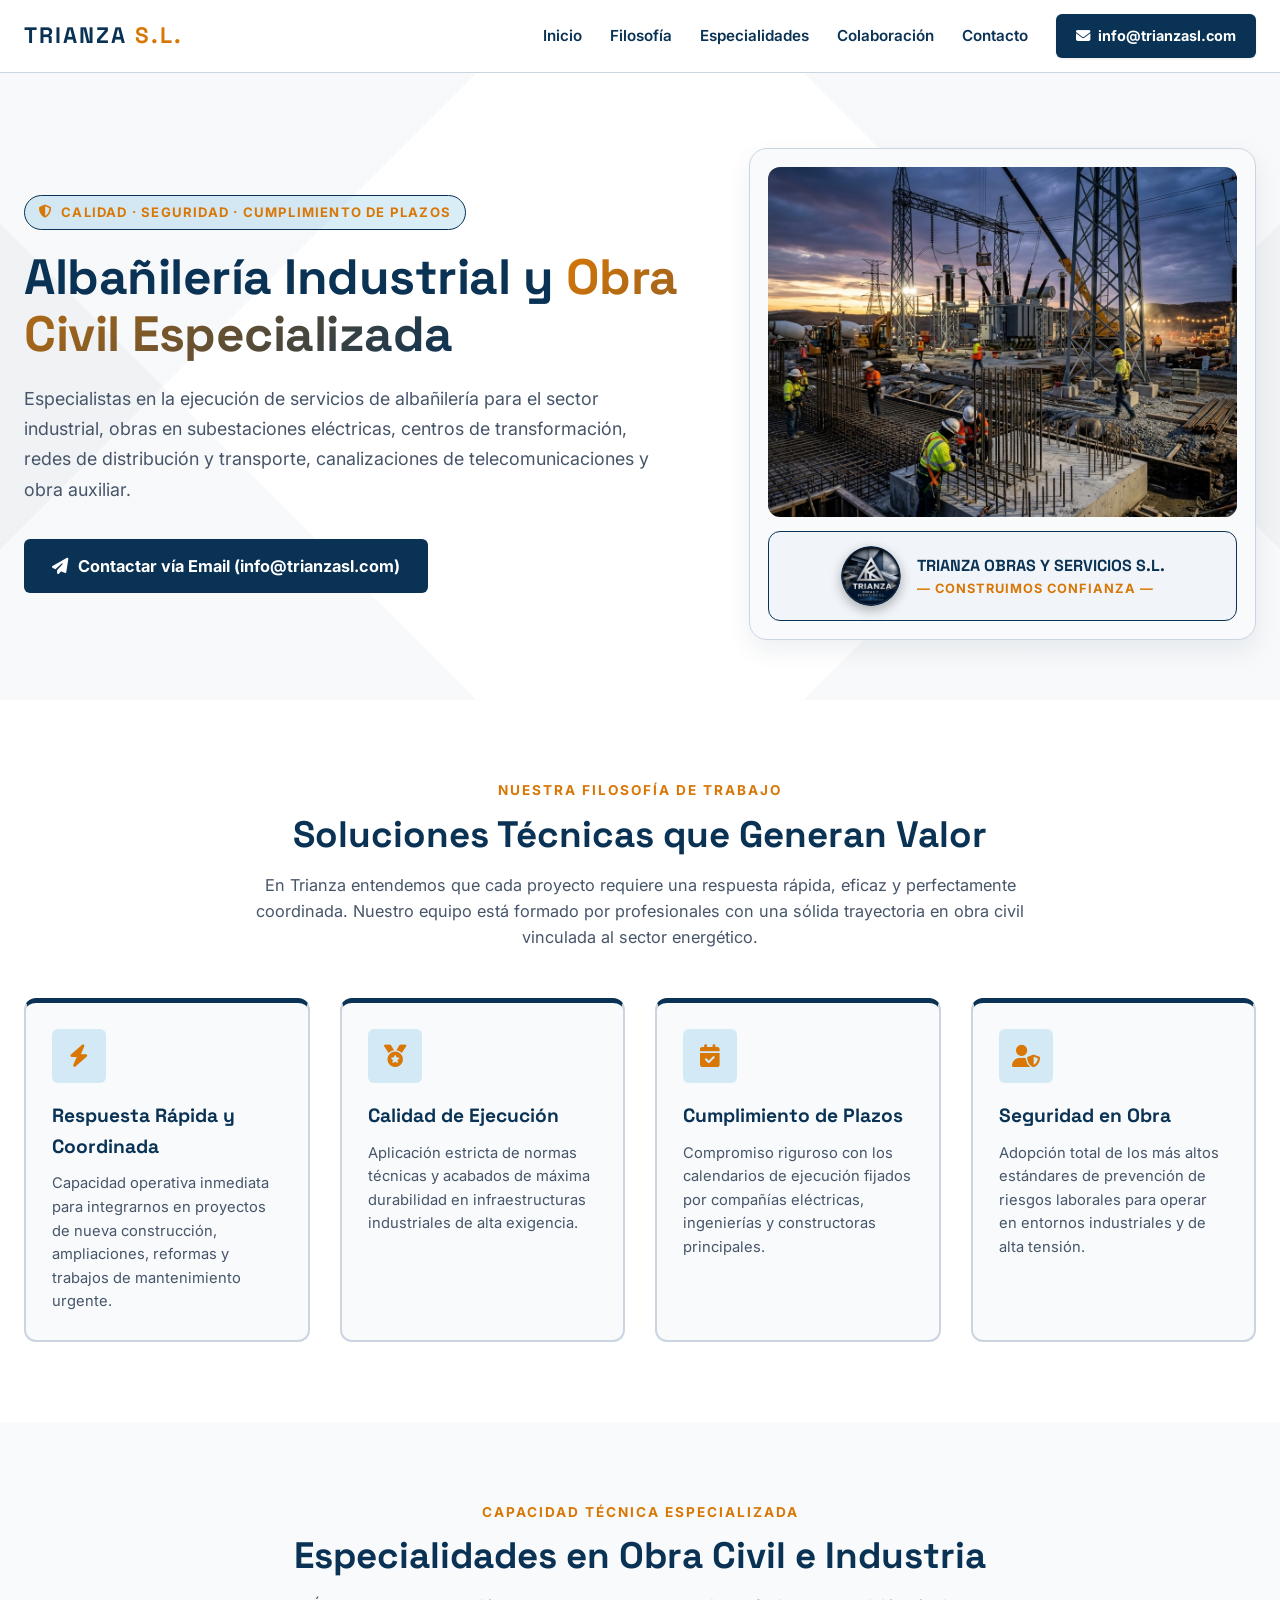
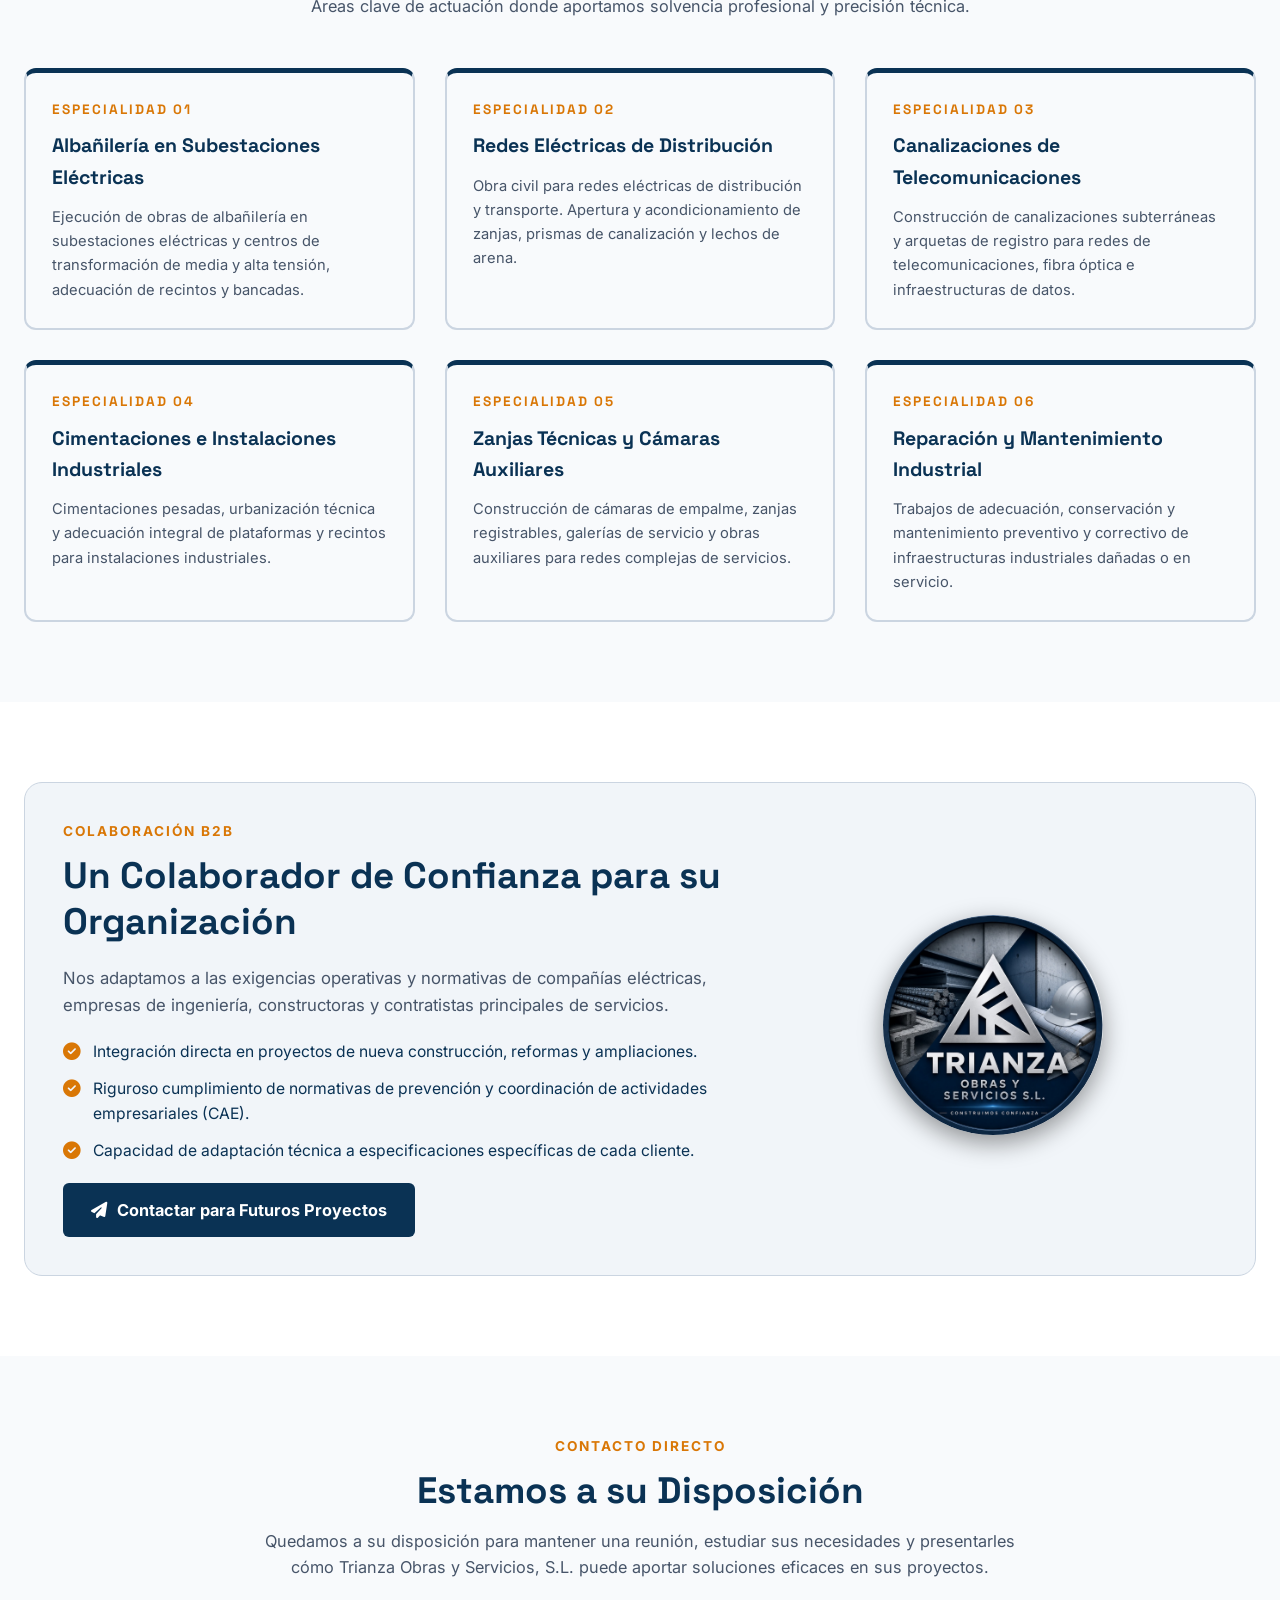
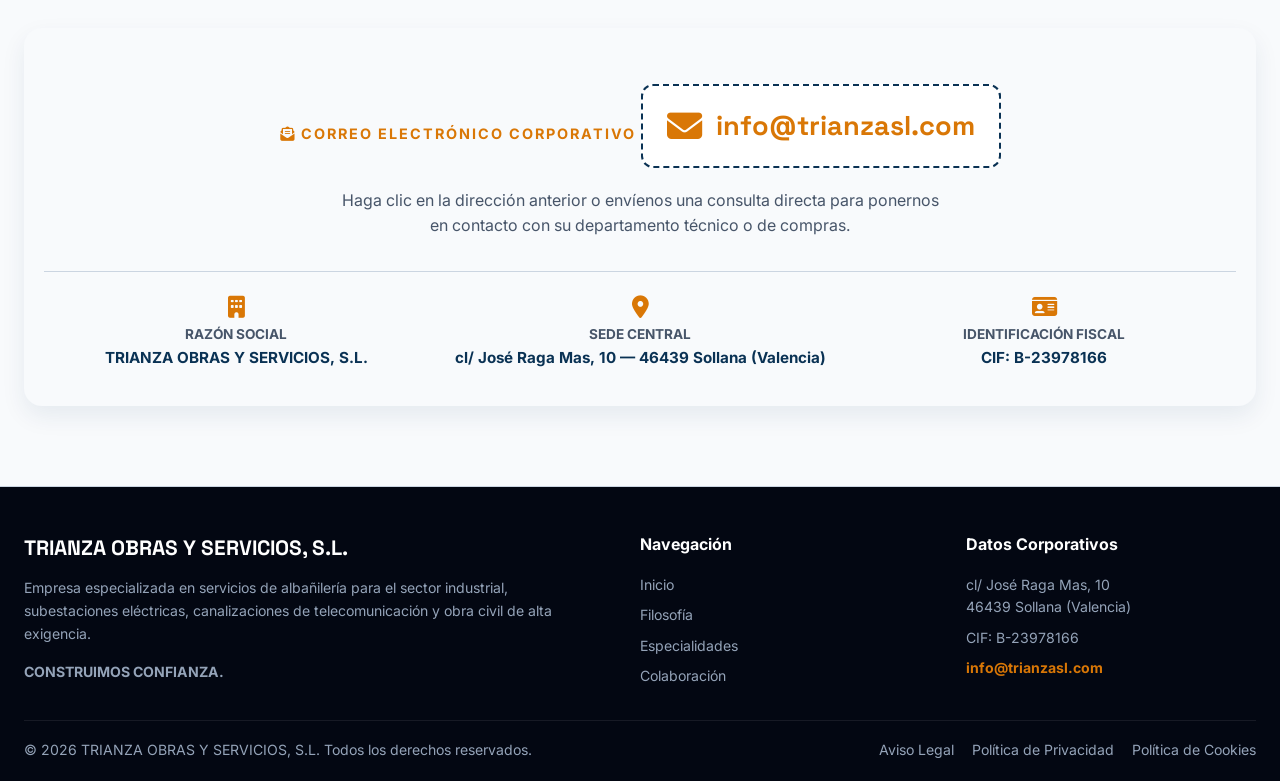
==== index.html @ b8f0c94d "Add files via upload" ====
<!DOCTYPE html>
<html lang="es">
<head>
  <meta charset="UTF-8">
  <meta name="viewport" content="width=device-width, initial-scale=1.0">
  <title>Trianza Obras y Servicios S.L. | Albañilería Industrial & Obra Civil</title>
  <meta name="description" content="Trianza Obras y Servicios, S.L. Especialistas en albañilería industrial, subestaciones eléctricas, redes de distribución y transporte, canalizaciones de telecomunicaciones y adecuación de infraestructuras en Sollana (Valencia).">
  
  <!-- CSS Stylesheet -->
  <link rel="stylesheet" href="styles.css">
  
  <!-- FontAwesome Icons -->
  <link rel="stylesheet" href="https://cdnjs.cloudflare.com/ajax/libs/font-awesome/6.4.0/css/all.min.css">
</head>
<body>

  <div class="app-wrapper">

    <!-- ==========================================================================
         HEADER / NAVBAR (CLEAN BRAND TEXT + INICIO BACK)
         ========================================================================== -->
    <header class="navbar">
      <div class="container navbar-inner">
        <!-- Clean Text Branding on Navbar -->
        <a href="#inicio" class="nav-brand-text" title="TRIANZA OBRAS Y SERVICIOS S.L.">
          TRIANZA <span>S.L.</span>
        </a>

        <!-- Mobile Toggle Button -->
        <button class="nav-toggle-mobile" id="mobile-menu-btn" onclick="toggleMobileMenu()" aria-label="Menú Móvil">
          <i class="fa-solid fa-bars"></i>
        </button>

        <!-- Streamlined Navigation Links (Includes Inicio) -->
        <ul class="nav-links" id="nav-menu">
          <li><a href="#inicio" class="nav-link" onclick="closeMobileMenu()">Inicio</a></li>
          <li><a href="#compromiso" class="nav-link" onclick="closeMobileMenu()">Filosofía</a></li>
          <li><a href="#especialidades" class="nav-link" onclick="closeMobileMenu()">Especialidades</a></li>
          <li><a href="#colaboracion" class="nav-link" onclick="closeMobileMenu()">Colaboración</a></li>
          <li><a href="#contacto" class="nav-link" onclick="closeMobileMenu()">Contacto</a></li>
          <li>
            <a href="mailto:info@trianzasl.com" class="nav-cta-email">
              <i class="fa-solid fa-envelope"></i> info@trianzasl.com
            </a>
          </li>
        </ul>
      </div>
    </header>

    <!-- ==========================================================================
         HERO SECTION (EXACT ORIGINAL SEAL EMBLEM)
         ========================================================================== -->
    <section id="inicio" class="hero">
      <div class="container hero-content">
        <div>
          <div class="hero-tag">
            <i class="fa-solid fa-shield-halved"></i> Calidad · Seguridad · Cumplimiento de Plazos
          </div>
          
          <h1 class="hero-title" id="hero-heading">
            Albañilería Industrial y <span>Obra Civil Especializada</span>
          </h1>
          
          <p class="hero-subtitle" id="hero-subtext">
            Especialistas en la ejecución de servicios de albañilería para el sector industrial, obras en subestaciones eléctricas, centros de transformación, redes de distribución y transporte, canalizaciones de telecomunicaciones y obra auxiliar.
          </p>

          <div class="hero-actions">
            <a href="mailto:info@trianzasl.com" class="btn-primary">
              <i class="fa-solid fa-paper-plane"></i> Contactar vía Email (info@trianzasl.com)
            </a>
          </div>
        </div>

        <div class="hero-card">
          <div class="hero-img-container">
            <img id="hero-img" src="assets/images/subestacion.png" alt="Subestación eléctrica y obra civil por Trianza S.L.">
          </div>

          <div class="seal-badge-display">
            <!-- Exact Original Seal Emblem from client image -->
            <img src="assets/images/logo_oficial_sello.jpg" alt="TRIANZA Sello Oficial" class="seal-img-icon">
            <div class="seal-text-info">
              <h4>TRIANZA OBRAS Y SERVICIOS S.L.</h4>
              <p>— CONSTRUIMOS CONFIANZA —</p>
            </div>
          </div>
        </div>
      </div>
    </section>

    <!-- ==========================================================================
         COMPROMISO & FILOSOFÍA SECTION (ESSENCE OF MANAGER'S LETTER)
         ========================================================================== -->
    <section id="compromiso" class="section">
      <div class="container">
        <div class="section-header">
          <span class="section-tag">Nuestra Filosofía de Trabajo</span>
          <h2 class="section-title">Soluciones Técnicas que Generan Valor</h2>
          <p class="section-subtitle">En Trianza entendemos que cada proyecto requiere una respuesta rápida, eficaz y perfectamente coordinada. Nuestro equipo está formado por profesionales con una sólida trayectoria en obra civil vinculada al sector energético.</p>
        </div>

        <div class="grid grid-4">
          <!-- Pillar 1 -->
          <div class="essence-card">
            <div class="essence-icon">
              <i class="fa-solid fa-bolt"></i>
            </div>
            <h3 class="essence-title">Respuesta Rápida y Coordinada</h3>
            <p class="essence-desc">Capacidad operativa inmediata para integrarnos en proyectos de nueva construcción, ampliaciones, reformas y trabajos de mantenimiento urgente.</p>
          </div>

          <!-- Pillar 2 -->
          <div class="essence-card">
            <div class="essence-icon">
              <i class="fa-solid fa-medal"></i>
            </div>
            <h3 class="essence-title">Calidad de Ejecución</h3>
            <p class="essence-desc">Aplicación estricta de normas técnicas y acabados de máxima durabilidad en infraestructuras industriales de alta exigencia.</p>
          </div>

          <!-- Pillar 3 -->
          <div class="essence-card">
            <div class="essence-icon">
              <i class="fa-solid fa-calendar-check"></i>
            </div>
            <h3 class="essence-title">Cumplimiento de Plazos</h3>
            <p class="essence-desc">Compromiso riguroso con los calendarios de ejecución fijados por compañías eléctricas, ingenierías y constructoras principales.</p>
          </div>

          <!-- Pillar 4 -->
          <div class="essence-card">
            <div class="essence-icon">
              <i class="fa-solid fa-user-shield"></i>
            </div>
            <h3 class="essence-title">Seguridad en Obra</h3>
            <p class="essence-desc">Adopción total de los más altos estándares de prevención de riesgos laborales para operar en entornos industriales y de alta tensión.</p>
          </div>
        </div>
      </div>
    </section>

    <!-- ==========================================================================
         6 ESPECIALIDADES TÉCNICAS SECTION
         ========================================================================== -->
    <section id="especialidades" class="section" style="background: var(--bg-surface);">
      <div class="container">
        <div class="section-header">
          <span class="section-tag">Capacidad Técnica Especializada</span>
          <h2 class="section-title">Especialidades en Obra Civil e Industria</h2>
          <p class="section-subtitle">Áreas clave de actuación donde aportamos solvencia profesional y precisión técnica.</p>
        </div>

        <div class="grid grid-3">
          <!-- Item 1 -->
          <div class="service-card">
            <span class="service-num">Especialidad 01</span>
            <h3 class="service-title">Albañilería en Subestaciones Eléctricas</h3>
            <p class="service-desc">Ejecución de obras de albañilería en subestaciones eléctricas y centros de transformación de media y alta tensión, adecuación de recintos y bancadas.</p>
          </div>

          <!-- Item 2 -->
          <div class="service-card">
            <span class="service-num">Especialidad 02</span>
            <h3 class="service-title">Redes Eléctricas de Distribución</h3>
            <p class="service-desc">Obra civil para redes eléctricas de distribución y transporte. Apertura y acondicionamiento de zanjas, prismas de canalización y lechos de arena.</p>
          </div>

          <!-- Item 3 -->
          <div class="service-card">
            <span class="service-num">Especialidad 03</span>
            <h3 class="service-title">Canalizaciones de Telecomunicaciones</h3>
            <p class="service-desc">Construcción de canalizaciones subterráneas y arquetas de registro para redes de telecomunicaciones, fibra óptica e infraestructuras de datos.</p>
          </div>

          <!-- Item 4 -->
          <div class="service-card">
            <span class="service-num">Especialidad 04</span>
            <h3 class="service-title">Cimentaciones e Instalaciones Industriales</h3>
            <p class="service-desc">Cimentaciones pesadas, urbanización técnica y adecuación integral de plataformas y recintos para instalaciones industriales.</p>
          </div>

          <!-- Item 5 -->
          <div class="service-card">
            <span class="service-num">Especialidad 05</span>
            <h3 class="service-title">Zanjas Técnicas y Cámaras Auxiliares</h3>
            <p class="service-desc">Construcción de cámaras de empalme, zanjas registrables, galerías de servicio y obras auxiliares para redes complejas de servicios.</p>
          </div>

          <!-- Item 6 -->
          <div class="service-card">
            <span class="service-num">Especialidad 06</span>
            <h3 class="service-title">Reparación y Mantenimiento Industrial</h3>
            <p class="service-desc">Trabajos de adecuación, conservación y mantenimiento preventivo y correctivo de infraestructuras industriales dañadas o en servicio.</p>
          </div>
        </div>
      </div>
    </section>

    <!-- ==========================================================================
         MODELO DE COLABORACIÓN PARA EMPRESAS E INGENIERÍAS
         ========================================================================== -->
    <section id="colaboracion" class="section">
      <div class="container">
        <div class="collab-box">
          <div class="collab-grid">
            <div>
              <span class="section-tag">Colaboración B2B</span>
              <h2 class="section-title" style="margin-bottom: 20px;">Un Colaborador de Confianza para su Organización</h2>
              <p style="color: var(--text-muted); font-size: 1.05rem;">
                Nos adaptamos a las exigencias operativas y normativas de compañías eléctricas, empresas de ingeniería, constructoras y contratistas principales de servicios.
              </p>

              <ul class="collab-list">
                <li><i class="fa-solid fa-circle-check"></i> Integración directa en proyectos de nueva construcción, reformas y ampliaciones.</li>
                <li><i class="fa-solid fa-circle-check"></i> Riguroso cumplimiento de normativas de prevención y coordinación de actividades empresariales (CAE).</li>
                <li><i class="fa-solid fa-circle-check"></i> Capacidad de adaptación técnica a especificaciones específicas de cada cliente.</li>
              </ul>

              <a href="mailto:info@trianzasl.com" class="btn-primary">
                <i class="fa-solid fa-paper-plane"></i> Contactar para Futuros Proyectos
              </a>
            </div>

            <div style="text-align: center;">
              <!-- Exact Original Seal Emblem from client image -->
              <img src="assets/images/logo_oficial_sello.jpg" alt="TRIANZA Sello Oficial" style="max-width: 220px; width: 100%; height: auto; border-radius: 50%; box-shadow: 0 8px 24px rgba(0,0,0,0.4);">
            </div>
          </div>
        </div>
      </div>
    </section>

    <!-- ==========================================================================
         CONTACTO DIRECTO (EMAIL ONLY: info@trianzasl.com)
         ========================================================================== -->
    <section id="contacto" class="section" style="background: var(--bg-surface);">
      <div class="container">
        <div class="section-header">
          <span class="section-tag">Contacto Directo</span>
          <h2 class="section-title">Estamos a su Disposición</h2>
          <p class="section-subtitle">Quedamos a su disposición para mantener una reunión, estudiar sus necesidades y presentarles cómo Trianza Obras y Servicios, S.L. puede aportar soluciones eficaces en sus proyectos.</p>
        </div>

        <div class="contact-direct-card">
          <span style="text-transform: uppercase; letter-spacing: 2px; font-weight: 700; color: var(--accent-secondary); font-size: 0.9rem;">
            <i class="fa-solid fa-envelope-open-text"></i> Correo Electrónico Corporativo
          </span>

          <div class="email-highlight-box">
            <i class="fa-solid fa-envelope" style="font-size: 2.2rem; color: var(--accent-secondary);"></i>
            <a href="mailto:info@trianzasl.com" class="email-address-text">info@trianzasl.com</a>
          </div>

          <p style="color: var(--text-muted); max-width: 600px; margin: 0 auto;">
            Haga clic en la dirección anterior o envíenos una consulta directa para ponernos en contacto con su departamento técnico o de compras.
          </p>

          <div class="company-meta-grid">
            <div class="meta-item">
              <i class="fa-solid fa-building"></i>
              <h5>Razón Social</h5>
              <p>TRIANZA OBRAS Y SERVICIOS, S.L.</p>
            </div>

            <div class="meta-item">
              <i class="fa-solid fa-location-dot"></i>
              <h5>Sede Central</h5>
              <p>cl/ José Raga Mas, 10 — 46439 Sollana (Valencia)</p>
            </div>

            <div class="meta-item">
              <i class="fa-solid fa-id-card"></i>
              <h5>Identificación Fiscal</h5>
              <p>CIF: B-23978166</p>
            </div>
          </div>
        </div>
      </div>
    </section>

    <!-- ==========================================================================
         FOOTER
         ========================================================================== -->
    <footer class="footer">
      <div class="container">
        <div class="footer-inner">
          <div>
            <h4 style="color: #fff; font-family: var(--font-heading); font-size: 1.3rem; margin-bottom: 12px;">TRIANZA OBRAS Y SERVICIOS, S.L.</h4>
            <p style="margin-bottom: 16px;">Empresa especializada en servicios de albañilería para el sector industrial, subestaciones eléctricas, canalizaciones de telecomunicación y obra civil de alta exigencia.</p>
            <p><strong>CONSTRUIMOS CONFIANZA.</strong></p>
          </div>

          <div>
            <h5 style="color: #fff; font-size: 1rem; margin-bottom: 16px;">Navegación</h5>
            <ul style="list-style: none; display: flex; flex-direction: column; gap: 8px;">
              <li><a href="#inicio" style="color: inherit; text-decoration: none;">Inicio</a></li>
              <li><a href="#compromiso" style="color: inherit; text-decoration: none;">Filosofía</a></li>
              <li><a href="#especialidades" style="color: inherit; text-decoration: none;">Especialidades</a></li>
              <li><a href="#colaboracion" style="color: inherit; text-decoration: none;">Colaboración</a></li>
            </ul>
          </div>

          <div>
            <h5 style="color: #fff; font-size: 1rem; margin-bottom: 16px;">Datos Corporativos</h5>
            <p>cl/ José Raga Mas, 10</p>
            <p>46439 Sollana (Valencia)</p>
            <p style="margin-top: 8px;">CIF: B-23978166</p>
            <p style="margin-top: 8px;"><a href="mailto:info@trianzasl.com" style="color: var(--accent-secondary); text-decoration: none; font-weight: 700;">info@trianzasl.com</a></p>
          </div>
        </div>

        <div class="footer-bottom">
          <div>© 2026 TRIANZA OBRAS Y SERVICIOS, S.L. Todos los derechos reservados.</div>
          <div class="footer-legal-links">
            <a href="aviso-legal.html">Aviso Legal</a>
            <a href="politica-privacidad.html">Política de Privacidad</a>
            <a href="politica-cookies.html">Política de Cookies</a>
          </div>
        </div>
      </div>
    </footer>

  </div>

  <!-- JavaScript App Engine -->
  <script src="app.js"></script>
</body>
</html>
---- styles.css ----
/* ==========================================================================
   TRIANZA OBRAS Y SERVICIOS S.L. - DESIGN SYSTEM (2026)
   Blueprint Light Theme
   Focus: Technical Rigor, Letter Essence, Direct Contact info@trianza.com
   ========================================================================== */

@import url('https://fonts.googleapis.com/css2?family=Inter:wght@300;400;500;600;700;800;900&family=Space+Grotesk:wght@400;500;600;700&display=swap');

/* --- THEME VARIABLES (CLEAN ARCHITECTURAL BLUEPRINT - LIGHT) --- */
:root {
  --font-heading: 'Space Grotesk', sans-serif;
  --font-body: 'Inter', sans-serif;

  --bg-main: #ffffff;
  --bg-surface: #f8fafc;
  --bg-card: #f1f5f9;
  --bg-card-hover: #e2e8f0;
  --bg-header: rgba(255, 255, 255, 0.98);

  --text-main: #0a3254;
  --text-muted: #475569;
  --text-highlight: #d97706;

  --accent-primary: #0a3254;
  --accent-primary-hover: #072138;
  --accent-secondary: #d97706;
  --accent-glow: rgba(217, 119, 6, 0.15);

  --border-color: #cbd5e1;
  --border-active: #0a3254;

  --shadow-sm: 0 1px 3px rgba(0,0,0,0.08);
  --shadow-lg: 0 10px 25px rgba(10, 50, 84, 0.08);

  --radius-sm: 6px;
  --radius-md: 12px;
  --radius-lg: 18px;
  --radius-full: 9999px;

  --transition-fast: 0.2s ease;
  --transition-normal: 0.35s cubic-bezier(0.4, 0, 0.2, 1);

  --hero-pattern: linear-gradient(135deg, rgba(10,50,84,0.03) 25%, transparent 25%),
                      linear-gradient(225deg, rgba(10,50,84,0.03) 25%, transparent 25%),
                      linear-gradient(45deg, rgba(10,50,84,0.03) 25%, transparent 25%),
                      linear-gradient(315deg, rgba(10,50,84,0.03) 25%, #ffffff 25%);
}

/* --- BASE RESET --- */
* {
  box-sizing: border-box;
  margin: 0;
  padding: 0;
}

html {
  scroll-behavior: smooth;
  font-size: 16px;
}

body {
  font-family: var(--font-body);
  background-color: var(--bg-main);
  color: var(--text-main);
  line-height: 1.6;
  transition: background-color var(--transition-normal), color var(--transition-normal);
  overflow-x: hidden;
}

/* --- CONTAINER & LAYOUT UTILITIES --- */
.container {
  max-width: 1280px;
  margin: 0 auto;
  padding: 0 24px;
}

.section {
  padding: 80px 0;
  position: relative;
}

.grid {
  display: grid;
  gap: 30px;
}

.grid-2 { grid-template-columns: repeat(2, 1fr); }
.grid-3 { grid-template-columns: repeat(3, 1fr); }
.grid-4 { grid-template-columns: repeat(4, 1fr); }

@media (max-width: 992px) {
  .grid-2, .grid-3, .grid-4 { grid-template-columns: 1fr; }
  .section { padding: 45px 0; }
  .container { padding: 0 16px; }
}

/* --- REVISED NAVBAR --- */
.navbar {
  position: sticky;
  top: 0;
  z-index: 900;
  background: var(--bg-header);
  backdrop-filter: blur(16px);
  -webkit-backdrop-filter: blur(16px);
  border-bottom: 1px solid var(--border-color);
  transition: var(--transition-normal);
}

.navbar-inner {
  display: flex;
  justify-content: space-between;
  align-items: center;
  height: 72px;
}

.nav-brand-text {
  font-family: var(--font-heading);
  font-weight: 900;
  font-size: 1.4rem;
  letter-spacing: 2px;
  color: var(--text-main);
  text-decoration: none;
  display: flex;
  align-items: center;
  gap: 8px;
}

.nav-brand-text span {
  color: var(--accent-secondary);
}

.nav-toggle-mobile {
  display: none;
  background: transparent;
  border: 1px solid var(--border-color);
  color: var(--text-main);
  font-size: 1.3rem;
  padding: 8px 14px;
  border-radius: var(--radius-sm);
  cursor: pointer;
  transition: var(--transition-fast);
}

.nav-toggle-mobile:hover {
  background: rgba(255, 255, 255, 0.1);
  color: var(--accent-secondary);
}

.nav-links {
  display: flex;
  gap: 28px;
  list-style: none;
  align-items: center;
  white-space: nowrap;
}

.nav-link {
  color: var(--text-main);
  text-decoration: none;
  font-weight: 600;
  font-size: 0.95rem;
  transition: var(--transition-fast);
  position: relative;
  padding: 4px 0;
}

.nav-link::after {
  content: '';
  position: absolute;
  bottom: 0;
  left: 0;
  width: 0%;
  height: 2px;
  background: var(--accent-secondary);
  transition: width var(--transition-fast);
}

.nav-link:hover {
  color: var(--accent-secondary);
}

.nav-link:hover::after {
  width: 100%;
}

.nav-cta-email {
  background: var(--accent-primary);
  color: #ffffff !important;
  font-weight: 700;
  font-size: 0.9rem;
  padding: 10px 20px;
  border-radius: var(--radius-sm);
  text-decoration: none;
  display: inline-flex;
  align-items: center;
  gap: 8px;
  transition: var(--transition-fast);
  box-shadow: var(--shadow-sm);
  white-space: nowrap;
}

.nav-cta-email:hover {
  background: var(--accent-primary-hover);
  transform: translateY(-2px);
}

/* RESPONSIVE MOBILE NAVIGATION DRAWER */
@media (max-width: 992px) {
  .nav-toggle-mobile {
    display: block;
  }

  .nav-links {
    position: absolute;
    top: 72px;
    left: 0;
    right: 0;
    background: var(--bg-header);
    backdrop-filter: blur(20px);
    -webkit-backdrop-filter: blur(20px);
    flex-direction: column;
    padding: 24px;
    gap: 16px;
    border-bottom: 2px solid var(--accent-primary);
    display: none;
    box-shadow: 0 15px 30px rgba(0,0,0,0.6);
    text-align: center;
  }

  .nav-links.mobile-active {
    display: flex;
    animation: fadeInDown 0.3s ease forwards;
  }

  .nav-cta-email {
    width: 100%;
    justify-content: center;
  }
}

@keyframes fadeInDown {
  from { opacity: 0; transform: translateY(-10px); }
  to { opacity: 1; transform: translateY(0); }
}

/* --- HERO SECTION --- */
.hero {
  position: relative;
  padding: 75px 0 60px;
  background: var(--hero-pattern);
  overflow: hidden;
}

.hero-content {
  display: grid;
  grid-template-columns: 1.15fr 0.85fr;
  gap: 40px;
  align-items: center;
}

@media (max-width: 992px) {
  .hero-content { grid-template-columns: 1fr; gap: 30px; }
  .hero { padding: 36px 0 30px; }
  .hero-title { font-size: 2.1rem !important; line-height: 1.25 !important; }
  .hero-subtitle { font-size: 0.98rem !important; margin-bottom: 24px !important; }
}

.hero-tag {
  display: inline-flex;
  align-items: center;
  gap: 8px;
  background: rgba(2, 132, 199, 0.15);
  border: 1px solid var(--border-active);
  color: var(--accent-secondary);
  font-size: 0.82rem;
  font-weight: 700;
  padding: 6px 14px;
  border-radius: var(--radius-full);
  margin-bottom: 18px;
  text-transform: uppercase;
  letter-spacing: 1.2px;
}

.hero-title {
  font-family: var(--font-heading);
  font-size: 3.1rem;
  font-weight: 900;
  line-height: 1.15;
  margin-bottom: 22px;
  letter-spacing: -0.5px;
}

.hero-title span {
  color: var(--accent-secondary);
  background: linear-gradient(135deg, var(--accent-secondary), var(--accent-primary));
  -webkit-background-clip: text;
  -webkit-text-fill-color: transparent;
}

.hero-subtitle {
  font-size: 1.12rem;
  color: var(--text-muted);
  margin-bottom: 34px;
  max-width: 640px;
  line-height: 1.7;
}

.hero-actions {
  display: flex;
  gap: 16px;
  flex-wrap: wrap;
  align-items: center;
}

.btn-primary {
  background: var(--accent-primary);
  color: #ffffff;
  font-size: 1.02rem;
  font-weight: 700;
  padding: 14px 28px;
  border-radius: var(--radius-sm);
  border: none;
  cursor: pointer;
  text-decoration: none;
  display: inline-flex;
  align-items: center;
  gap: 10px;
  transition: var(--transition-fast);
}

.btn-primary:hover {
  background: var(--accent-primary-hover);
  transform: translateY(-2px);
}

.hero-card {
  background: var(--bg-surface);
  border: 1px solid var(--border-color);
  border-radius: var(--radius-lg);
  padding: 18px;
  box-shadow: var(--shadow-lg);
  position: relative;
  text-align: center;
}

.hero-img-container {
  width: 100%;
  height: 350px;
  border-radius: var(--radius-md);
  overflow: hidden;
}

.hero-img-container img {
  width: 100%;
  height: 100%;
  object-fit: cover;
}

@media (max-width: 768px) {
  .hero-img-container { height: 230px; }
  .btn-primary { width: 100%; justify-content: center; }
}

.seal-badge-display {
  display: flex;
  align-items: center;
  justify-content: center;
  gap: 16px;
  background: var(--bg-card);
  border: 1px solid var(--border-active);
  border-radius: var(--radius-md);
  padding: 14px;
  margin-top: 14px;
}

.seal-img-icon {
  height: 60px;
  width: auto;
  border-radius: 50%;
  box-shadow: 0 4px 12px rgba(0,0,0,0.3);
}

.seal-text-info {
  text-align: left;
}

.seal-text-info h4 {
  font-family: var(--font-heading);
  font-size: 1rem;
  font-weight: 800;
  color: var(--text-main);
}

.seal-text-info p {
  color: var(--accent-secondary);
  font-size: 0.8rem;
  font-weight: 700;
  letter-spacing: 1px;
}

/* --- SECTION HEADERS --- */
.section-header {
  text-align: center;
  max-width: 780px;
  margin: 0 auto 48px;
}

.section-tag {
  color: var(--accent-secondary);
  font-weight: 700;
  font-size: 0.85rem;
  letter-spacing: 2px;
  text-transform: uppercase;
  margin-bottom: 10px;
  display: block;
}

.section-title {
  font-family: var(--font-heading);
  font-size: 2.3rem;
  font-weight: 800;
  line-height: 1.25;
  margin-bottom: 14px;
}

@media (max-width: 768px) {
  .section-title { font-size: 1.75rem; }
}

.section-subtitle {
  color: var(--text-muted);
  font-size: 1.02rem;
}

/* --- ESSENCE CARDS --- */
.essence-card {
  background: var(--bg-surface);
  border: 1px solid var(--border-color);
  border-radius: var(--radius-md);
  padding: 26px;
  transition: var(--transition-normal);
}

.essence-card:hover {
  border-color: var(--border-active);
  transform: translateY(-4px);
  box-shadow: var(--shadow-lg);
}

.essence-icon {
  width: 54px;
  height: 54px;
  background: rgba(2, 132, 199, 0.15);
  border-radius: var(--radius-sm);
  display: flex;
  align-items: center;
  justify-content: center;
  color: var(--accent-secondary);
  font-size: 1.4rem;
  margin-bottom: 18px;
}

.essence-title {
  font-family: var(--font-heading);
  font-size: 1.2rem;
  font-weight: 700;
  margin-bottom: 10px;
}

.essence-desc {
  color: var(--text-muted);
  font-size: 0.92rem;
  line-height: 1.6;
}

/* --- SERVICES MATRIX --- */
.service-card {
  background: var(--bg-surface);
  border: 1px solid var(--border-color);
  border-radius: var(--radius-md);
  padding: 26px;
  transition: var(--transition-normal);
  display: flex;
  flex-direction: column;
  height: 100%;
}

.service-card:hover {
  border-color: var(--border-active);
  transform: translateY(-4px);
  box-shadow: var(--shadow-lg);
}

.service-num {
  font-family: var(--font-heading);
  font-size: 0.85rem;
  font-weight: 800;
  color: var(--accent-secondary);
  letter-spacing: 2px;
  margin-bottom: 10px;
  text-transform: uppercase;
}

.service-title {
  font-family: var(--font-heading);
  font-size: 1.22rem;
  font-weight: 700;
  margin-bottom: 12px;
}

.service-desc {
  color: var(--text-muted);
  font-size: 0.92rem;
  line-height: 1.65;
  flex-grow: 1;
}

/* --- COLLABORATION MODEL SECTION --- */
.collab-box {
  background: var(--bg-card);
  border: 1px solid var(--border-color);
  border-radius: var(--radius-lg);
  padding: 38px;
}

@media (max-width: 768px) {
  .collab-box { padding: 22px; }
}

.collab-grid {
  display: grid;
  grid-template-columns: 1.2fr 0.8fr;
  gap: 36px;
  align-items: center;
}

@media (max-width: 992px) {
  .collab-grid { grid-template-columns: 1fr; }
}

.collab-list {
  list-style: none;
  margin: 20px 0;
}

.collab-list li {
  display: flex;
  align-items: flex-start;
  gap: 12px;
  margin-bottom: 12px;
  font-size: 0.98rem;
}

.collab-list i {
  color: var(--accent-secondary);
  font-size: 1.1rem;
  margin-top: 4px;
}

/* --- CONTACT EMAIL DIRECT CARD --- */
.contact-direct-card {
  background: var(--bg-surface);
  border: 2px stroke var(--border-active);
  border-radius: var(--radius-lg);
  padding: 36px 20px;
  text-align: center;
  box-shadow: var(--shadow-lg);
}

.email-highlight-box {
  background: var(--bg-main);
  border: 2px dashed var(--accent-primary);
  border-radius: var(--radius-md);
  padding: 18px 24px;
  display: inline-flex;
  align-items: center;
  gap: 14px;
  margin: 20px 0;
  max-width: 100%;
}

.email-address-text {
  font-family: var(--font-heading);
  font-size: 1.7rem;
  font-weight: 800;
  color: var(--accent-secondary);
  text-decoration: none;
  transition: var(--transition-fast);
  word-break: break-all;
}

@media (max-width: 576px) {
  .email-address-text { font-size: 1.25rem; }
}

.email-address-text:hover {
  color: var(--text-main);
}

.company-meta-grid {
  display: grid;
  grid-template-columns: repeat(3, 1fr);
  gap: 20px;
  margin-top: 32px;
  border-top: 1px solid var(--border-color);
  padding-top: 24px;
}

@media (max-width: 768px) {
  .company-meta-grid { grid-template-columns: 1fr; }
}

.meta-item {
  text-align: center;
}

.meta-item i {
  font-size: 1.4rem;
  color: var(--accent-secondary);
  margin-bottom: 6px;
}

.meta-item h5 {
  font-size: 0.85rem;
  color: var(--text-muted);
  text-transform: uppercase;
}

.meta-item p {
  font-size: 0.95rem;
  font-weight: 700;
  color: var(--text-main);
}

/* --- FOOTER --- */
.footer {
  background: #030712;
  border-top: 1px solid var(--border-color);
  padding: 45px 0 20px;
  color: #94a3b8;
  font-size: 0.88rem;
}

.footer-inner {
  display: grid;
  grid-template-columns: 2fr 1fr 1fr;
  gap: 36px;
  margin-bottom: 32px;
}

@media (max-width: 992px) {
  .footer-inner { grid-template-columns: 1fr; }
}

.footer-bottom {
  border-top: 1px solid rgba(255,255,255,0.08);
  padding-top: 18px;
  display: flex;
  justify-content: space-between;
  align-items: center;
  flex-wrap: wrap;
  gap: 14px;
}

/* --- BLUEPRINT CARD ACCENTS --- */
.service-card,
.essence-card {
  border: 2px solid #cbd5e1;
  border-top: 5px solid #0a3254;
}

/* --- FOOTER LEGAL LINKS --- */
.footer-legal-links {
  display: flex;
  flex-wrap: wrap;
  gap: 4px 18px;
}

.footer-legal-links a {
  color: inherit;
  text-decoration: none;
}

.footer-legal-links a:hover {
  color: var(--accent-secondary);
}

/* --- LEGAL CONTENT PAGES (AVISO LEGAL / PRIVACIDAD / COOKIES) --- */
.legal-content {
  max-width: 860px;
  margin: 0 auto;
}

.legal-notice {
  background: var(--bg-card);
  border: 1px solid var(--border-color);
  border-left: 4px solid var(--accent-secondary);
  border-radius: var(--radius-sm);
  padding: 16px 20px;
  margin-bottom: 40px;
  font-size: 0.92rem;
  color: var(--text-muted);
}

.legal-content h2 {
  font-family: var(--font-heading);
  font-size: 1.3rem;
  font-weight: 700;
  color: var(--text-main);
  margin: 34px 0 12px;
}

.legal-content h2:first-of-type {
  margin-top: 0;
}

.legal-content p {
  color: var(--text-muted);
  font-size: 0.98rem;
  line-height: 1.7;
  margin-bottom: 14px;
}

.legal-content ul {
  margin: 0 0 14px 22px;
  color: var(--text-muted);
  font-size: 0.98rem;
  line-height: 1.7;
}

.legal-content li {
  margin-bottom: 6px;
}

.legal-content strong {
  color: var(--text-main);
}

.legal-content a {
  color: var(--accent-secondary);
  font-weight: 600;
  text-decoration: none;
}

.legal-content a:hover {
  text-decoration: underline;
}
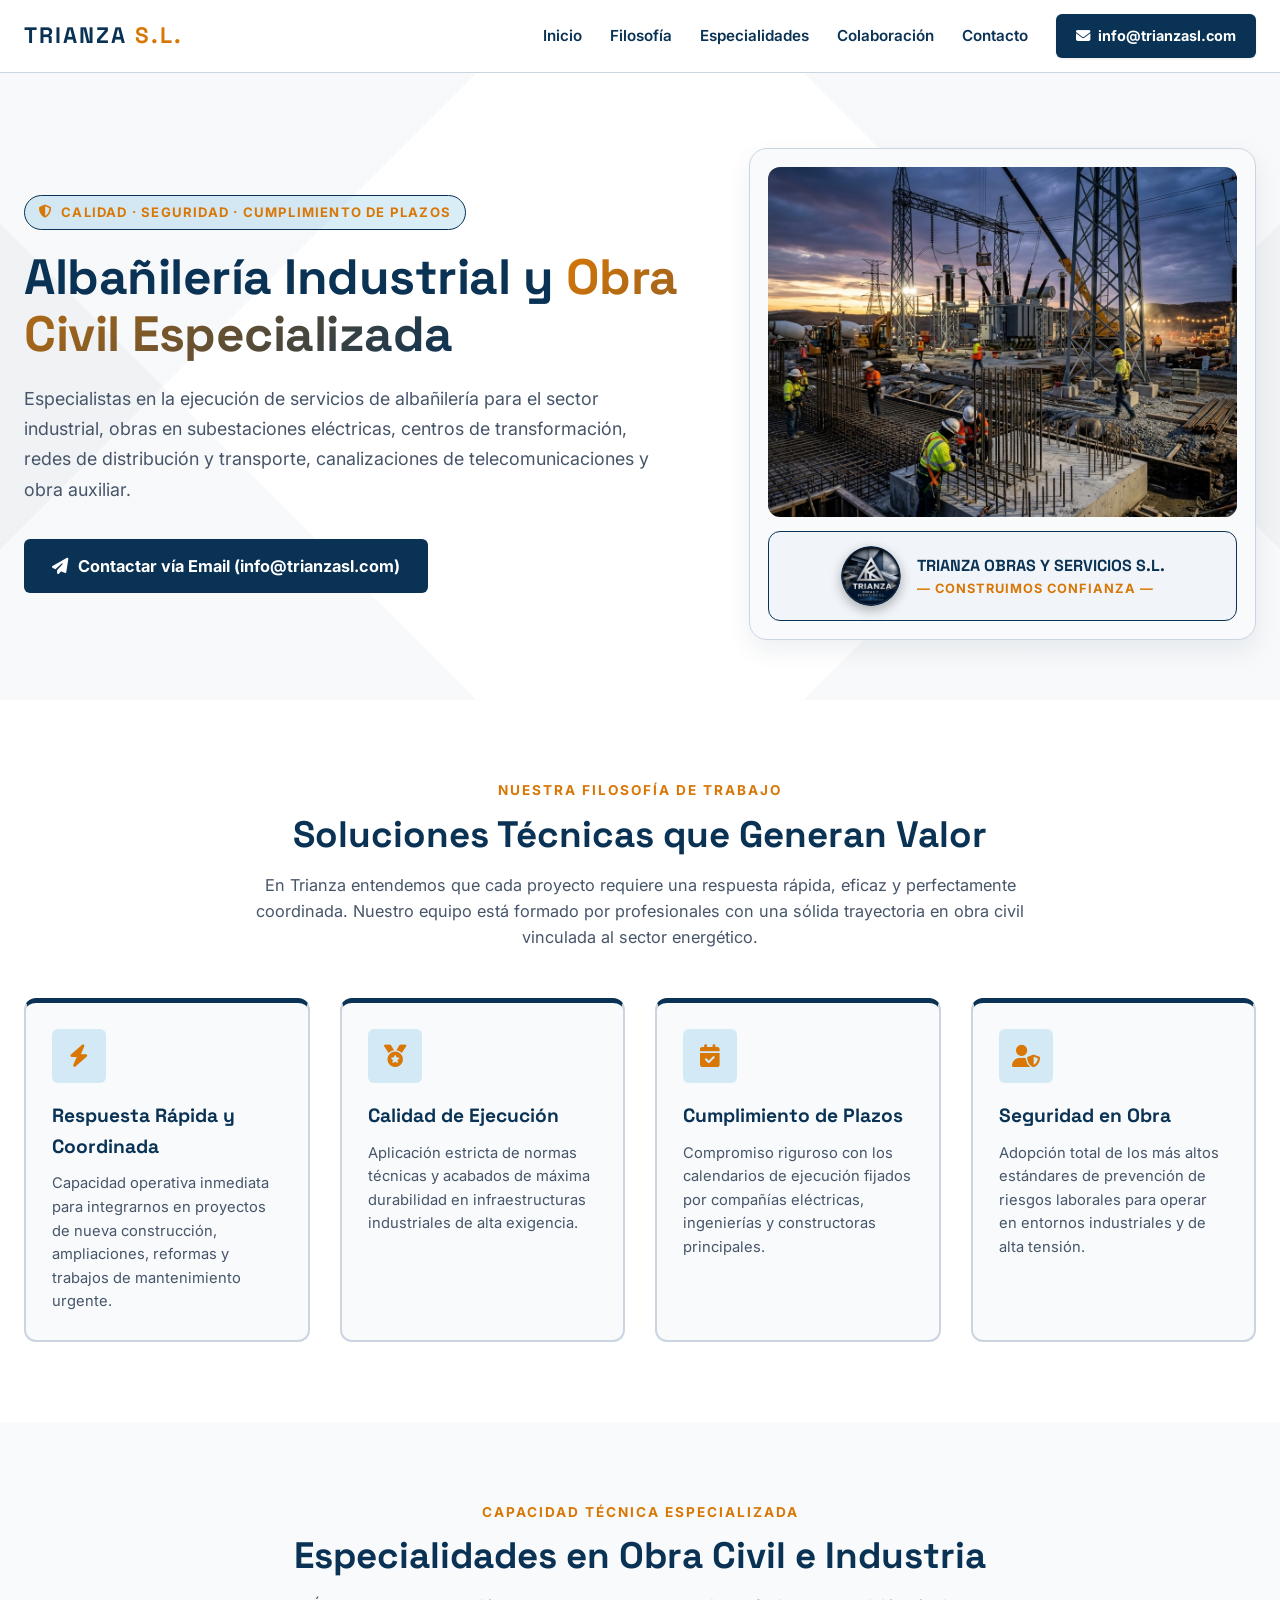
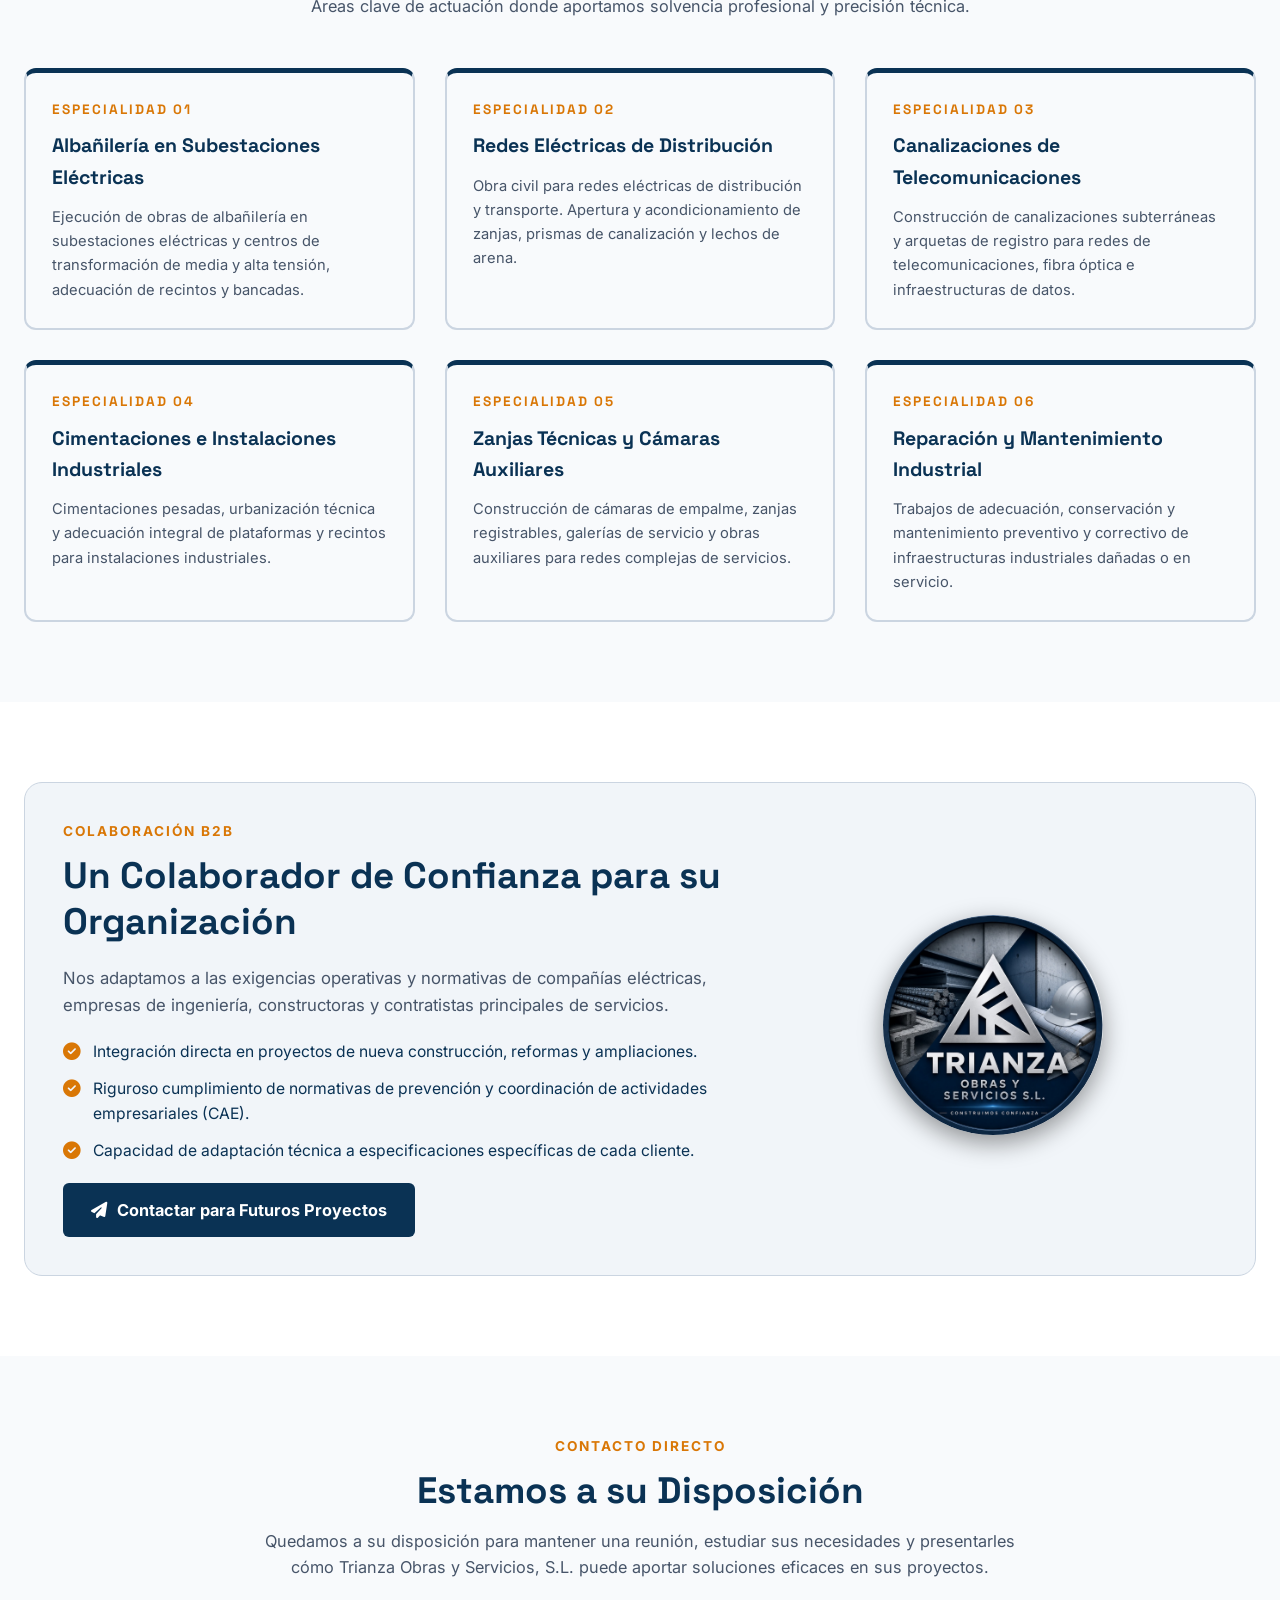
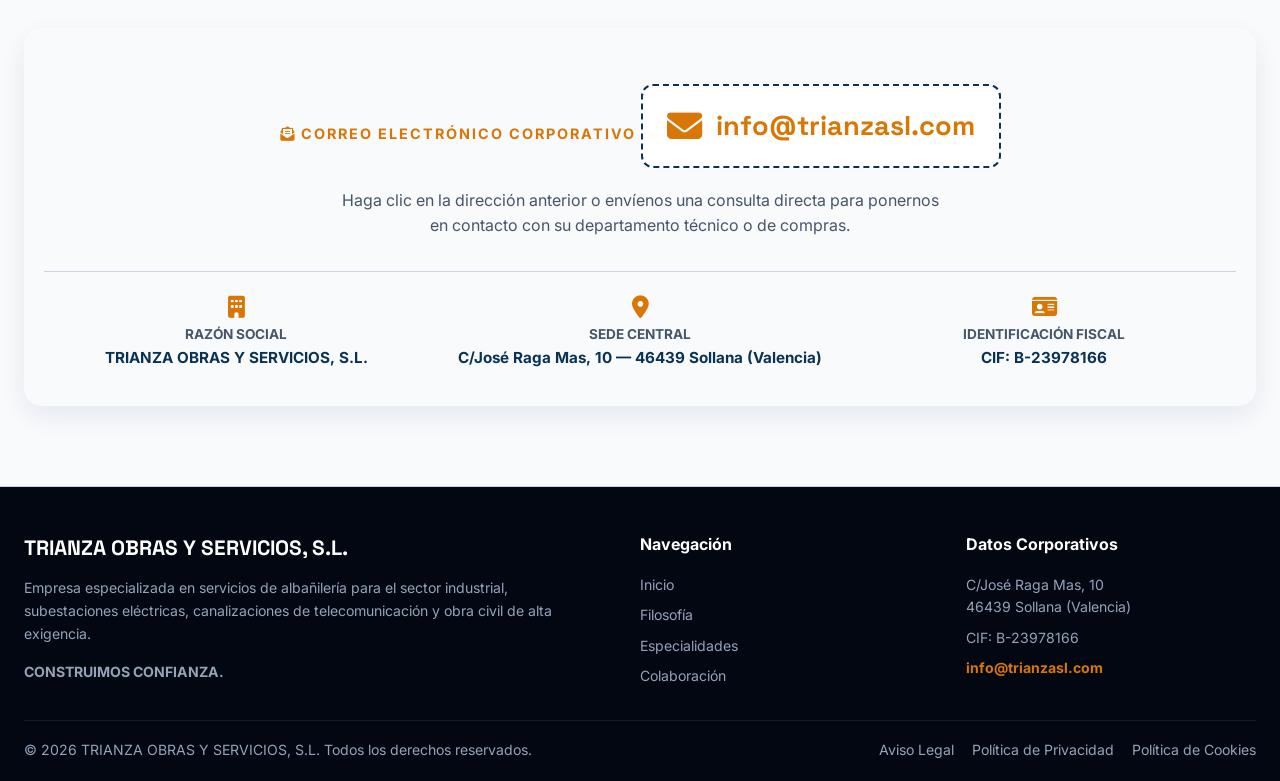
==== commit b11e97aa: "Add files via upload" ====
--- a/index.html
+++ b/index.html
@@ -6,6 +6,9 @@
   <title>Trianza Obras y Servicios S.L. | Albañilería Industrial & Obra Civil</title>
   <meta name="description" content="Trianza Obras y Servicios, S.L. Especialistas en albañilería industrial, subestaciones eléctricas, redes de distribución y transporte, canalizaciones de telecomunicaciones y adecuación de infraestructuras en Sollana (Valencia).">
   
+  <!-- Favicon -->
+  <link rel="icon" type="image/png" href="assets/images/logo_oficial_sello_transparent.png">
+
   <!-- CSS Stylesheet -->
   <link rel="stylesheet" href="styles.css">
   
@@ -266,7 +269,7 @@
             <div class="meta-item">
               <i class="fa-solid fa-location-dot"></i>
               <h5>Sede Central</h5>
-              <p>cl/ José Raga Mas, 10 — 46439 Sollana (Valencia)</p>
+              <p>C/José Raga Mas, 10 — 46439 Sollana (Valencia)</p>
             </div>
 
             <div class="meta-item">
@@ -303,7 +306,7 @@
 
           <div>
             <h5 style="color: #fff; font-size: 1rem; margin-bottom: 16px;">Datos Corporativos</h5>
-            <p>cl/ José Raga Mas, 10</p>
+            <p>C/José Raga Mas, 10</p>
             <p>46439 Sollana (Valencia)</p>
             <p style="margin-top: 8px;">CIF: B-23978166</p>
             <p style="margin-top: 8px;"><a href="mailto:info@trianzasl.com" style="color: var(--accent-secondary); text-decoration: none; font-weight: 700;">info@trianzasl.com</a></p>
--- a/styles.css
+++ b/styles.css
@@ -691,17 +691,6 @@
   margin: 0 auto;
 }
 
-.legal-notice {
-  background: var(--bg-card);
-  border: 1px solid var(--border-color);
-  border-left: 4px solid var(--accent-secondary);
-  border-radius: var(--radius-sm);
-  padding: 16px 20px;
-  margin-bottom: 40px;
-  font-size: 0.92rem;
-  color: var(--text-muted);
-}
-
 .legal-content h2 {
   font-family: var(--font-heading);
   font-size: 1.3rem;
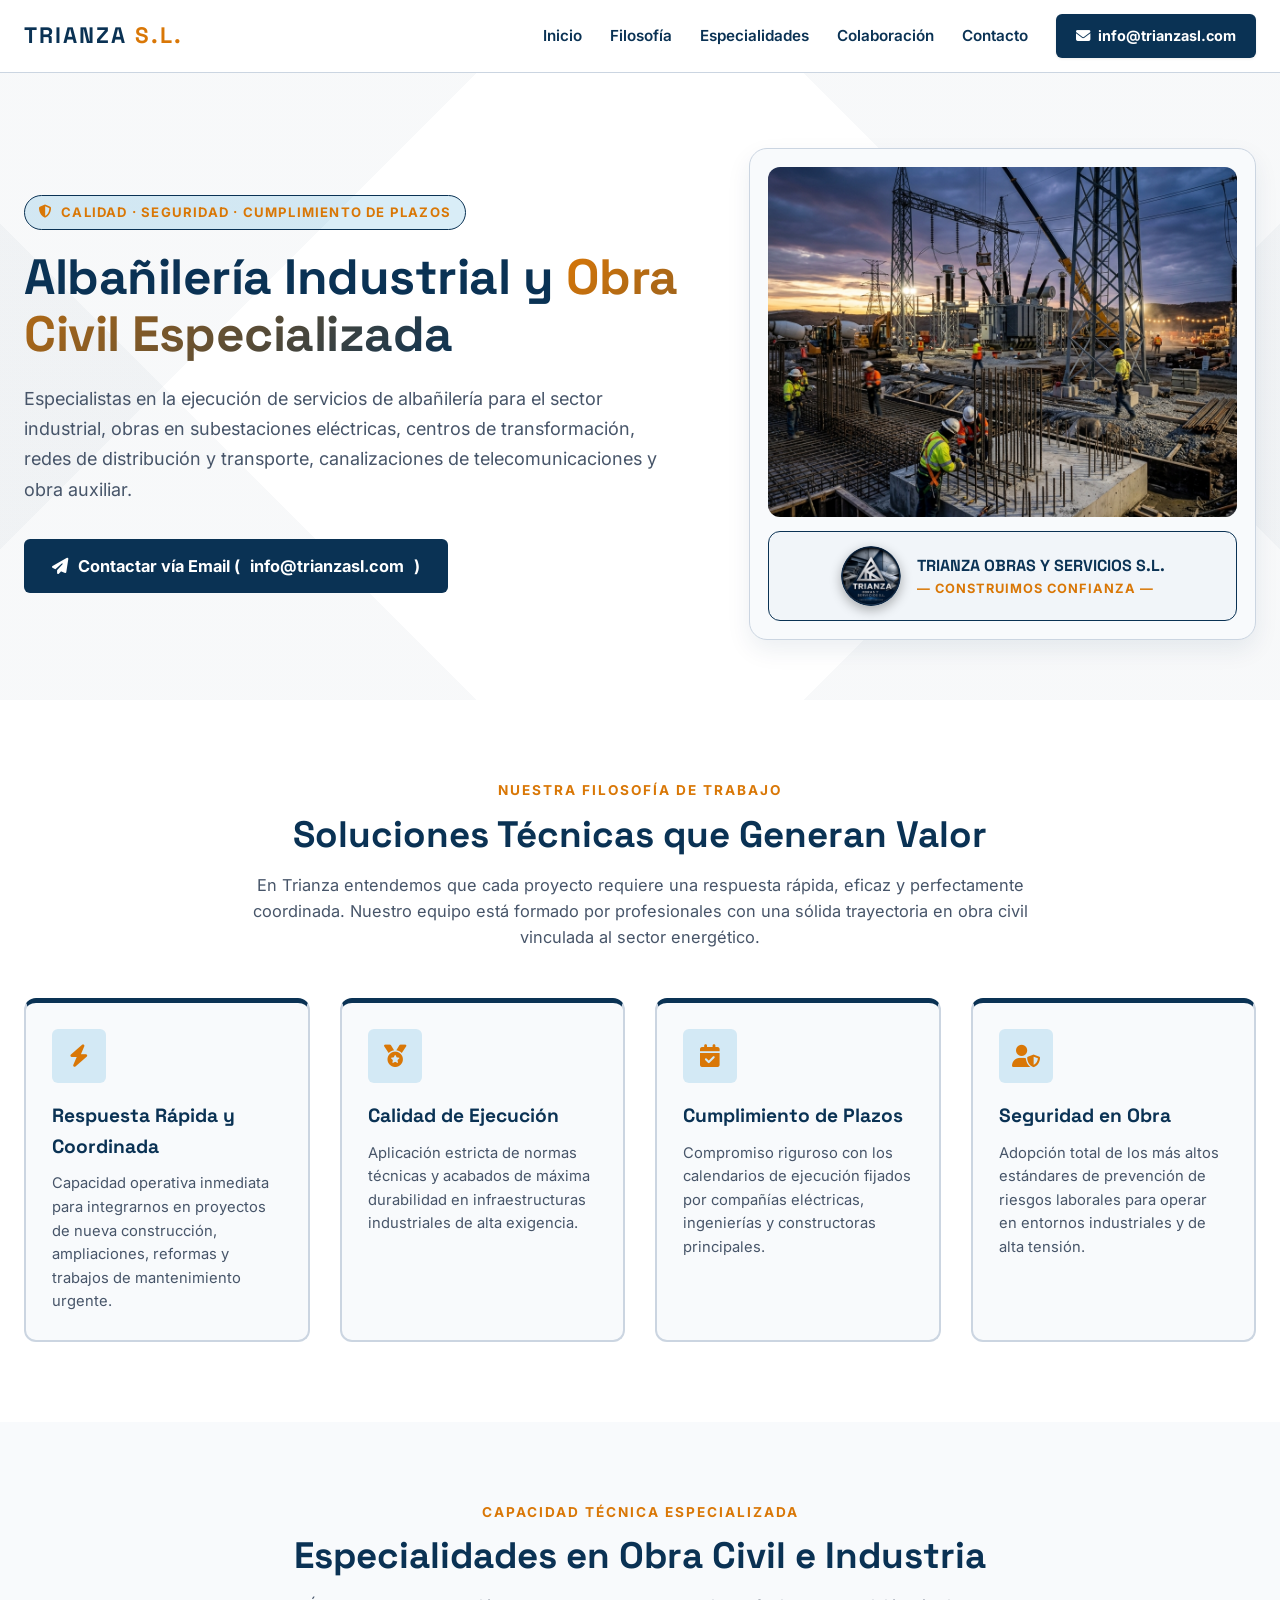
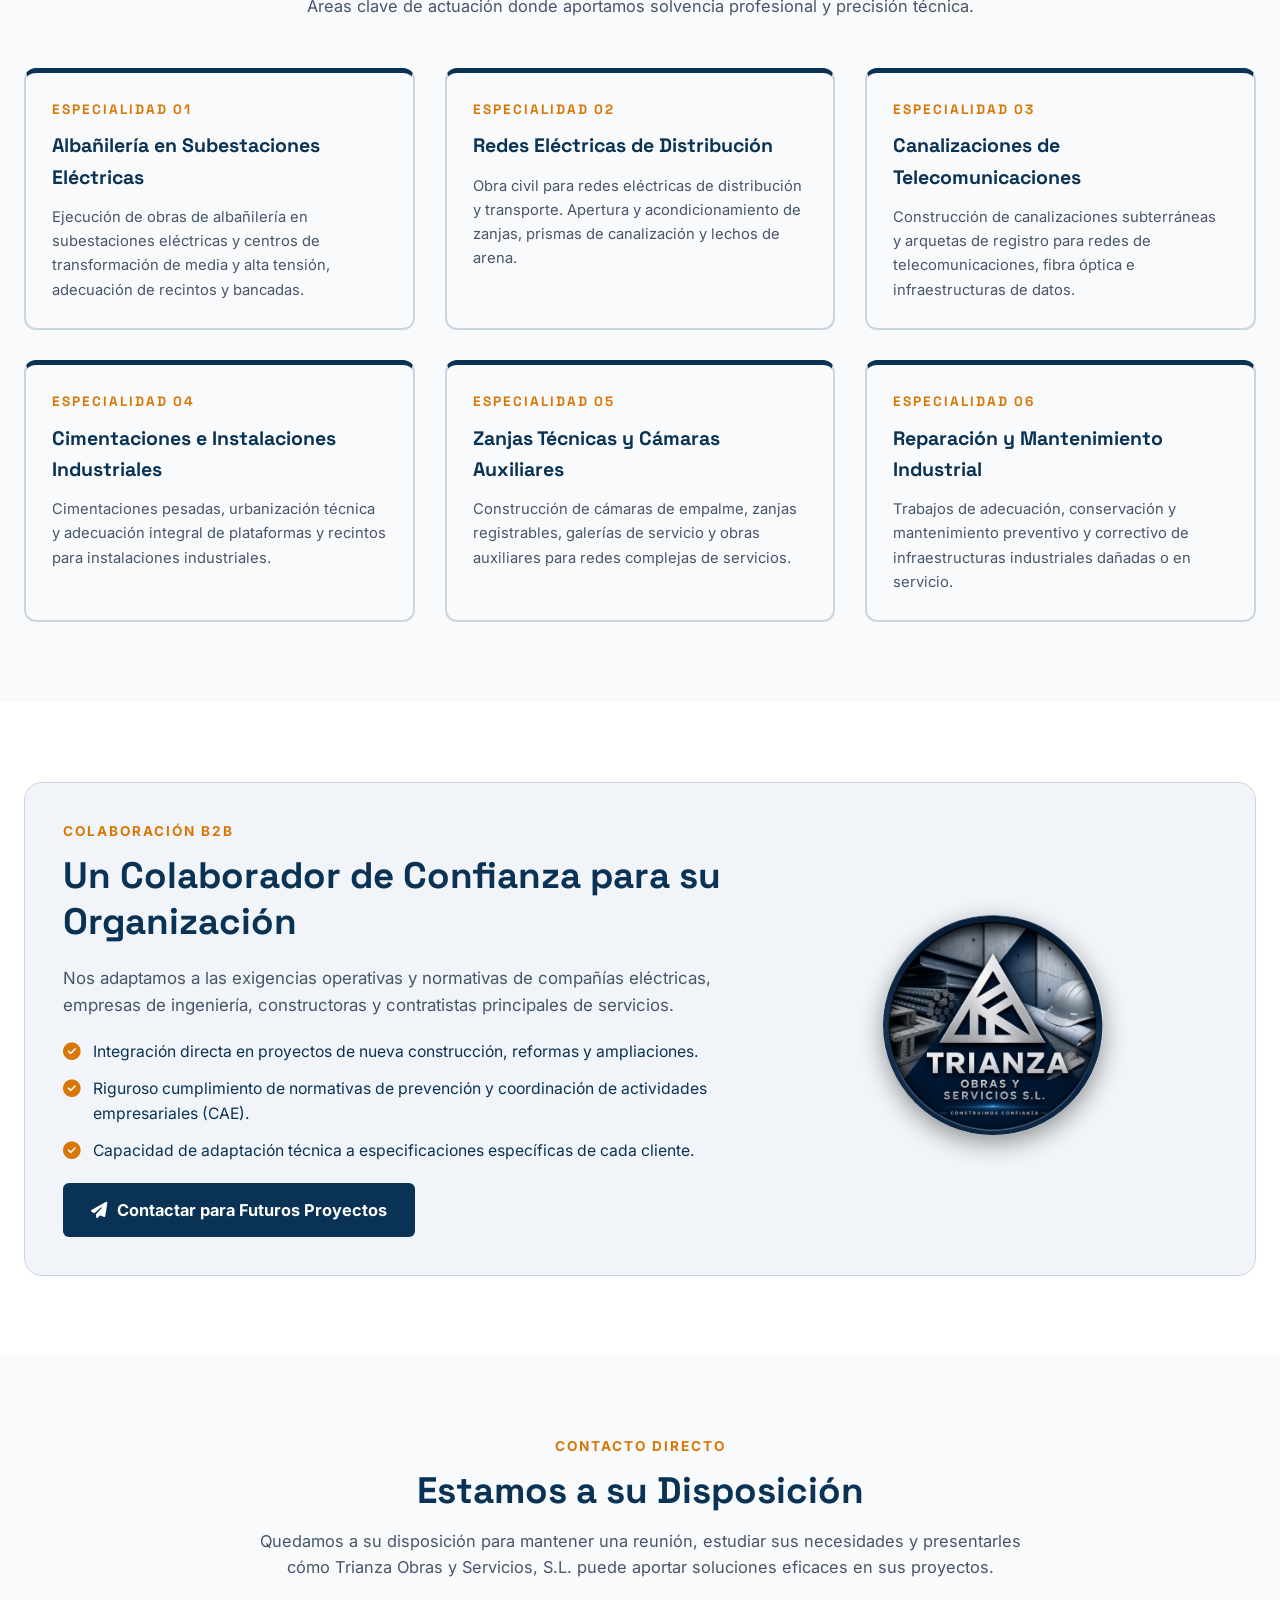
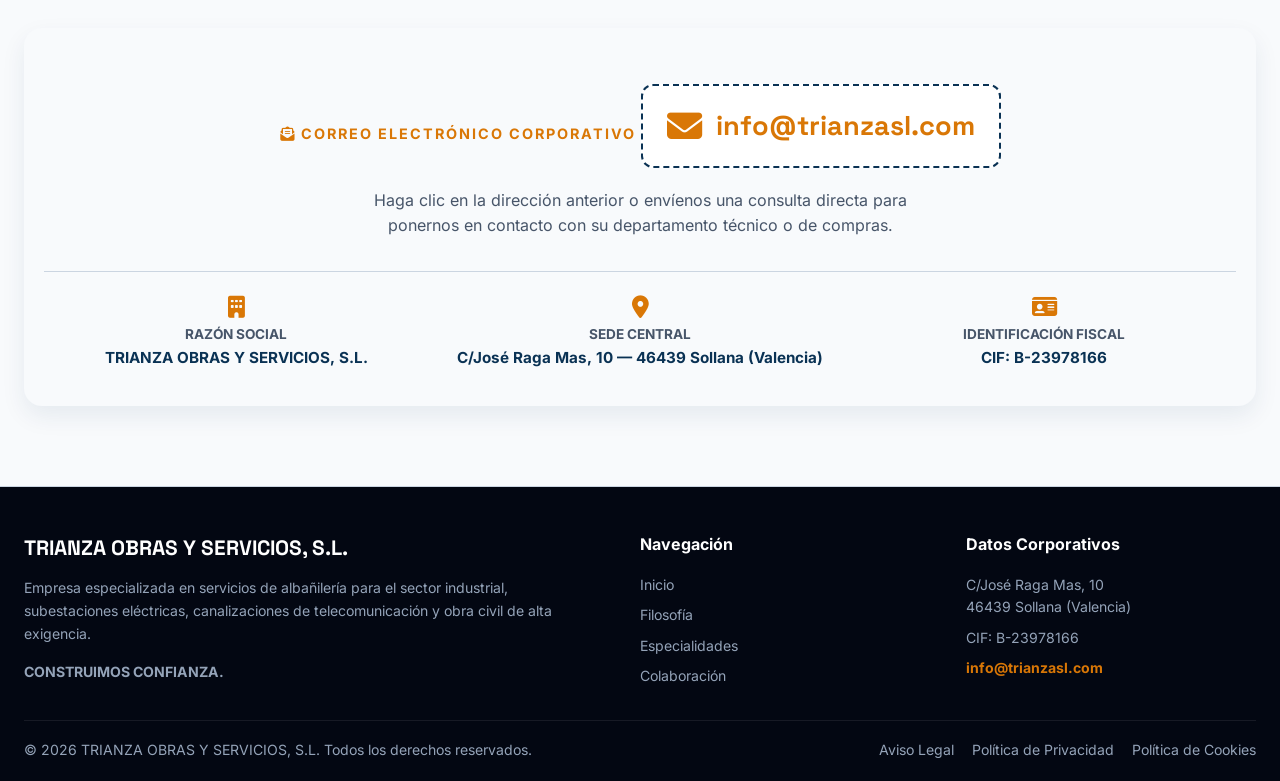
==== commit 2e83ee44: "Mejoras de seguridad" ====
--- a/index.html
+++ b/index.html
@@ -3,17 +3,22 @@
 <head>
   <meta charset="UTF-8">
   <meta name="viewport" content="width=device-width, initial-scale=1.0">
+  <meta http-equiv="Content-Security-Policy" content="default-src 'self'; script-src 'self'; style-src 'self' 'unsafe-inline' https://cdnjs.cloudflare.com; font-src 'self' https://cdnjs.cloudflare.com; img-src 'self' data:; connect-src 'self'; object-src 'none'; base-uri 'self'; form-action 'self'; frame-ancestors 'self'; upgrade-insecure-requests">
+  <meta http-equiv="Referrer-Policy" content="strict-origin-when-cross-origin">
   <title>Trianza Obras y Servicios S.L. | Albañilería Industrial & Obra Civil</title>
   <meta name="description" content="Trianza Obras y Servicios, S.L. Especialistas en albañilería industrial, subestaciones eléctricas, redes de distribución y transporte, canalizaciones de telecomunicaciones y adecuación de infraestructuras en Sollana (Valencia).">
   
   <!-- Favicon -->
   <link rel="icon" type="image/png" href="assets/images/logo_oficial_sello_transparent.png">
 
+  <!-- Self-hosted fonts (Inter & Space Grotesk) -->
+  <link rel="stylesheet" href="assets/fonts/fonts.css">
+
   <!-- CSS Stylesheet -->
   <link rel="stylesheet" href="styles.css">
   
   <!-- FontAwesome Icons -->
-  <link rel="stylesheet" href="https://cdnjs.cloudflare.com/ajax/libs/font-awesome/6.4.0/css/all.min.css">
+  <link rel="stylesheet" href="https://cdnjs.cloudflare.com/ajax/libs/font-awesome/6.4.0/css/all.min.css" integrity="sha512-iecdLmaskl7CVkqkXNQ/ZH/XLlvWZOJyj7Yy7tcenmpD1ypASozpmT/E0iPtmFIB46ZmdtAc9eNBvH0H/ZpiBw==" crossorigin="anonymous" referrerpolicy="no-referrer">
 </head>
 <body>
 
@@ -30,20 +35,20 @@
         </a>
 
         <!-- Mobile Toggle Button -->
-        <button class="nav-toggle-mobile" id="mobile-menu-btn" onclick="toggleMobileMenu()" aria-label="Menú Móvil">
+        <button class="nav-toggle-mobile" id="mobile-menu-btn" aria-label="Menú Móvil">
           <i class="fa-solid fa-bars"></i>
         </button>
 
         <!-- Streamlined Navigation Links (Includes Inicio) -->
         <ul class="nav-links" id="nav-menu">
-          <li><a href="#inicio" class="nav-link" onclick="closeMobileMenu()">Inicio</a></li>
-          <li><a href="#compromiso" class="nav-link" onclick="closeMobileMenu()">Filosofía</a></li>
-          <li><a href="#especialidades" class="nav-link" onclick="closeMobileMenu()">Especialidades</a></li>
-          <li><a href="#colaboracion" class="nav-link" onclick="closeMobileMenu()">Colaboración</a></li>
-          <li><a href="#contacto" class="nav-link" onclick="closeMobileMenu()">Contacto</a></li>
+          <li><a href="#inicio" class="nav-link">Inicio</a></li>
+          <li><a href="#compromiso" class="nav-link">Filosofía</a></li>
+          <li><a href="#especialidades" class="nav-link">Especialidades</a></li>
+          <li><a href="#colaboracion" class="nav-link">Colaboración</a></li>
+          <li><a href="#contacto" class="nav-link">Contacto</a></li>
           <li>
-            <a href="mailto:info@trianzasl.com" class="nav-cta-email">
-              <i class="fa-solid fa-envelope"></i> info@trianzasl.com
+            <a href="#" class="nav-cta-email js-email" data-user="info" data-domain="trianzasl.com">
+              <i class="fa-solid fa-envelope"></i> <span class="js-email-text"></span>
             </a>
           </li>
         </ul>
@@ -69,8 +74,8 @@
           </p>
 
           <div class="hero-actions">
-            <a href="mailto:info@trianzasl.com" class="btn-primary">
-              <i class="fa-solid fa-paper-plane"></i> Contactar vía Email (info@trianzasl.com)
+            <a href="#" class="btn-primary js-email" data-user="info" data-domain="trianzasl.com">
+              <i class="fa-solid fa-paper-plane"></i> Contactar vía Email (<span class="js-email-text"></span>)
             </a>
           </div>
         </div>
@@ -220,7 +225,7 @@
                 <li><i class="fa-solid fa-circle-check"></i> Capacidad de adaptación técnica a especificaciones específicas de cada cliente.</li>
               </ul>
 
-              <a href="mailto:info@trianzasl.com" class="btn-primary">
+              <a href="#" class="btn-primary js-email" data-user="info" data-domain="trianzasl.com">
                 <i class="fa-solid fa-paper-plane"></i> Contactar para Futuros Proyectos
               </a>
             </div>
@@ -252,7 +257,7 @@
 
           <div class="email-highlight-box">
             <i class="fa-solid fa-envelope" style="font-size: 2.2rem; color: var(--accent-secondary);"></i>
-            <a href="mailto:info@trianzasl.com" class="email-address-text">info@trianzasl.com</a>
+            <a href="#" class="email-address-text js-email" data-user="info" data-domain="trianzasl.com"><span class="js-email-text"></span></a>
           </div>
 
           <p style="color: var(--text-muted); max-width: 600px; margin: 0 auto;">
@@ -309,7 +314,7 @@
             <p>C/José Raga Mas, 10</p>
             <p>46439 Sollana (Valencia)</p>
             <p style="margin-top: 8px;">CIF: B-23978166</p>
-            <p style="margin-top: 8px;"><a href="mailto:info@trianzasl.com" style="color: var(--accent-secondary); text-decoration: none; font-weight: 700;">info@trianzasl.com</a></p>
+            <p style="margin-top: 8px;"><a href="#" class="js-email" data-user="info" data-domain="trianzasl.com" style="color: var(--accent-secondary); text-decoration: none; font-weight: 700;"><span class="js-email-text"></span></a></p>
           </div>
         </div>
 
--- a/assets/fonts/fonts.css
+++ b/assets/fonts/fonts.css
@@ -0,0 +1,197 @@
+@font-face {
+  font-family: 'Inter';
+  font-style: normal;
+  font-weight: 300;
+  font-display: swap;
+  src: url('inter-300-normal-latin-ext.woff2') format('woff2');
+  unicode-range: U+0100-02BA, U+02BD-02C5, U+02C7-02CC, U+02CE-02D7, U+02DD-02FF, U+0304, U+0308, U+0329, U+1D00-1DBF, U+1E00-1E9F, U+1EF2-1EFF, U+2020, U+20A0-20AB, U+20AD-20C0, U+2113, U+2C60-2C7F, U+A720-A7FF;
+}
+
+@font-face {
+  font-family: 'Inter';
+  font-style: normal;
+  font-weight: 300;
+  font-display: swap;
+  src: url('inter-300-normal-latin.woff2') format('woff2');
+  unicode-range: U+0000-00FF, U+0131, U+0152-0153, U+02BB-02BC, U+02C6, U+02DA, U+02DC, U+0304, U+0308, U+0329, U+2000-206F, U+20AC, U+2122, U+2191, U+2193, U+2212, U+2215, U+FEFF, U+FFFD;
+}
+
+@font-face {
+  font-family: 'Inter';
+  font-style: normal;
+  font-weight: 400;
+  font-display: swap;
+  src: url('inter-400-normal-latin-ext.woff2') format('woff2');
+  unicode-range: U+0100-02BA, U+02BD-02C5, U+02C7-02CC, U+02CE-02D7, U+02DD-02FF, U+0304, U+0308, U+0329, U+1D00-1DBF, U+1E00-1E9F, U+1EF2-1EFF, U+2020, U+20A0-20AB, U+20AD-20C0, U+2113, U+2C60-2C7F, U+A720-A7FF;
+}
+
+@font-face {
+  font-family: 'Inter';
+  font-style: normal;
+  font-weight: 400;
+  font-display: swap;
+  src: url('inter-400-normal-latin.woff2') format('woff2');
+  unicode-range: U+0000-00FF, U+0131, U+0152-0153, U+02BB-02BC, U+02C6, U+02DA, U+02DC, U+0304, U+0308, U+0329, U+2000-206F, U+20AC, U+2122, U+2191, U+2193, U+2212, U+2215, U+FEFF, U+FFFD;
+}
+
+@font-face {
+  font-family: 'Inter';
+  font-style: normal;
+  font-weight: 500;
+  font-display: swap;
+  src: url('inter-500-normal-latin-ext.woff2') format('woff2');
+  unicode-range: U+0100-02BA, U+02BD-02C5, U+02C7-02CC, U+02CE-02D7, U+02DD-02FF, U+0304, U+0308, U+0329, U+1D00-1DBF, U+1E00-1E9F, U+1EF2-1EFF, U+2020, U+20A0-20AB, U+20AD-20C0, U+2113, U+2C60-2C7F, U+A720-A7FF;
+}
+
+@font-face {
+  font-family: 'Inter';
+  font-style: normal;
+  font-weight: 500;
+  font-display: swap;
+  src: url('inter-500-normal-latin.woff2') format('woff2');
+  unicode-range: U+0000-00FF, U+0131, U+0152-0153, U+02BB-02BC, U+02C6, U+02DA, U+02DC, U+0304, U+0308, U+0329, U+2000-206F, U+20AC, U+2122, U+2191, U+2193, U+2212, U+2215, U+FEFF, U+FFFD;
+}
+
+@font-face {
+  font-family: 'Inter';
+  font-style: normal;
+  font-weight: 600;
+  font-display: swap;
+  src: url('inter-600-normal-latin-ext.woff2') format('woff2');
+  unicode-range: U+0100-02BA, U+02BD-02C5, U+02C7-02CC, U+02CE-02D7, U+02DD-02FF, U+0304, U+0308, U+0329, U+1D00-1DBF, U+1E00-1E9F, U+1EF2-1EFF, U+2020, U+20A0-20AB, U+20AD-20C0, U+2113, U+2C60-2C7F, U+A720-A7FF;
+}
+
+@font-face {
+  font-family: 'Inter';
+  font-style: normal;
+  font-weight: 600;
+  font-display: swap;
+  src: url('inter-600-normal-latin.woff2') format('woff2');
+  unicode-range: U+0000-00FF, U+0131, U+0152-0153, U+02BB-02BC, U+02C6, U+02DA, U+02DC, U+0304, U+0308, U+0329, U+2000-206F, U+20AC, U+2122, U+2191, U+2193, U+2212, U+2215, U+FEFF, U+FFFD;
+}
+
+@font-face {
+  font-family: 'Inter';
+  font-style: normal;
+  font-weight: 700;
+  font-display: swap;
+  src: url('inter-700-normal-latin-ext.woff2') format('woff2');
+  unicode-range: U+0100-02BA, U+02BD-02C5, U+02C7-02CC, U+02CE-02D7, U+02DD-02FF, U+0304, U+0308, U+0329, U+1D00-1DBF, U+1E00-1E9F, U+1EF2-1EFF, U+2020, U+20A0-20AB, U+20AD-20C0, U+2113, U+2C60-2C7F, U+A720-A7FF;
+}
+
+@font-face {
+  font-family: 'Inter';
+  font-style: normal;
+  font-weight: 700;
+  font-display: swap;
+  src: url('inter-700-normal-latin.woff2') format('woff2');
+  unicode-range: U+0000-00FF, U+0131, U+0152-0153, U+02BB-02BC, U+02C6, U+02DA, U+02DC, U+0304, U+0308, U+0329, U+2000-206F, U+20AC, U+2122, U+2191, U+2193, U+2212, U+2215, U+FEFF, U+FFFD;
+}
+
+@font-face {
+  font-family: 'Inter';
+  font-style: normal;
+  font-weight: 800;
+  font-display: swap;
+  src: url('inter-800-normal-latin-ext.woff2') format('woff2');
+  unicode-range: U+0100-02BA, U+02BD-02C5, U+02C7-02CC, U+02CE-02D7, U+02DD-02FF, U+0304, U+0308, U+0329, U+1D00-1DBF, U+1E00-1E9F, U+1EF2-1EFF, U+2020, U+20A0-20AB, U+20AD-20C0, U+2113, U+2C60-2C7F, U+A720-A7FF;
+}
+
+@font-face {
+  font-family: 'Inter';
+  font-style: normal;
+  font-weight: 800;
+  font-display: swap;
+  src: url('inter-800-normal-latin.woff2') format('woff2');
+  unicode-range: U+0000-00FF, U+0131, U+0152-0153, U+02BB-02BC, U+02C6, U+02DA, U+02DC, U+0304, U+0308, U+0329, U+2000-206F, U+20AC, U+2122, U+2191, U+2193, U+2212, U+2215, U+FEFF, U+FFFD;
+}
+
+@font-face {
+  font-family: 'Inter';
+  font-style: normal;
+  font-weight: 900;
+  font-display: swap;
+  src: url('inter-900-normal-latin-ext.woff2') format('woff2');
+  unicode-range: U+0100-02BA, U+02BD-02C5, U+02C7-02CC, U+02CE-02D7, U+02DD-02FF, U+0304, U+0308, U+0329, U+1D00-1DBF, U+1E00-1E9F, U+1EF2-1EFF, U+2020, U+20A0-20AB, U+20AD-20C0, U+2113, U+2C60-2C7F, U+A720-A7FF;
+}
+
+@font-face {
+  font-family: 'Inter';
+  font-style: normal;
+  font-weight: 900;
+  font-display: swap;
+  src: url('inter-900-normal-latin.woff2') format('woff2');
+  unicode-range: U+0000-00FF, U+0131, U+0152-0153, U+02BB-02BC, U+02C6, U+02DA, U+02DC, U+0304, U+0308, U+0329, U+2000-206F, U+20AC, U+2122, U+2191, U+2193, U+2212, U+2215, U+FEFF, U+FFFD;
+}
+
+@font-face {
+  font-family: 'Space Grotesk';
+  font-style: normal;
+  font-weight: 400;
+  font-display: swap;
+  src: url('space-grotesk-400-normal-latin-ext.woff2') format('woff2');
+  unicode-range: U+0100-02BA, U+02BD-02C5, U+02C7-02CC, U+02CE-02D7, U+02DD-02FF, U+0304, U+0308, U+0329, U+1D00-1DBF, U+1E00-1E9F, U+1EF2-1EFF, U+2020, U+20A0-20AB, U+20AD-20C0, U+2113, U+2C60-2C7F, U+A720-A7FF;
+}
+
+@font-face {
+  font-family: 'Space Grotesk';
+  font-style: normal;
+  font-weight: 400;
+  font-display: swap;
+  src: url('space-grotesk-400-normal-latin.woff2') format('woff2');
+  unicode-range: U+0000-00FF, U+0131, U+0152-0153, U+02BB-02BC, U+02C6, U+02DA, U+02DC, U+0304, U+0308, U+0329, U+2000-206F, U+20AC, U+2122, U+2191, U+2193, U+2212, U+2215, U+FEFF, U+FFFD;
+}
+
+@font-face {
+  font-family: 'Space Grotesk';
+  font-style: normal;
+  font-weight: 500;
+  font-display: swap;
+  src: url('space-grotesk-500-normal-latin-ext.woff2') format('woff2');
+  unicode-range: U+0100-02BA, U+02BD-02C5, U+02C7-02CC, U+02CE-02D7, U+02DD-02FF, U+0304, U+0308, U+0329, U+1D00-1DBF, U+1E00-1E9F, U+1EF2-1EFF, U+2020, U+20A0-20AB, U+20AD-20C0, U+2113, U+2C60-2C7F, U+A720-A7FF;
+}
+
+@font-face {
+  font-family: 'Space Grotesk';
+  font-style: normal;
+  font-weight: 500;
+  font-display: swap;
+  src: url('space-grotesk-500-normal-latin.woff2') format('woff2');
+  unicode-range: U+0000-00FF, U+0131, U+0152-0153, U+02BB-02BC, U+02C6, U+02DA, U+02DC, U+0304, U+0308, U+0329, U+2000-206F, U+20AC, U+2122, U+2191, U+2193, U+2212, U+2215, U+FEFF, U+FFFD;
+}
+
+@font-face {
+  font-family: 'Space Grotesk';
+  font-style: normal;
+  font-weight: 600;
+  font-display: swap;
+  src: url('space-grotesk-600-normal-latin-ext.woff2') format('woff2');
+  unicode-range: U+0100-02BA, U+02BD-02C5, U+02C7-02CC, U+02CE-02D7, U+02DD-02FF, U+0304, U+0308, U+0329, U+1D00-1DBF, U+1E00-1E9F, U+1EF2-1EFF, U+2020, U+20A0-20AB, U+20AD-20C0, U+2113, U+2C60-2C7F, U+A720-A7FF;
+}
+
+@font-face {
+  font-family: 'Space Grotesk';
+  font-style: normal;
+  font-weight: 600;
+  font-display: swap;
+  src: url('space-grotesk-600-normal-latin.woff2') format('woff2');
+  unicode-range: U+0000-00FF, U+0131, U+0152-0153, U+02BB-02BC, U+02C6, U+02DA, U+02DC, U+0304, U+0308, U+0329, U+2000-206F, U+20AC, U+2122, U+2191, U+2193, U+2212, U+2215, U+FEFF, U+FFFD;
+}
+
+@font-face {
+  font-family: 'Space Grotesk';
+  font-style: normal;
+  font-weight: 700;
+  font-display: swap;
+  src: url('space-grotesk-700-normal-latin-ext.woff2') format('woff2');
+  unicode-range: U+0100-02BA, U+02BD-02C5, U+02C7-02CC, U+02CE-02D7, U+02DD-02FF, U+0304, U+0308, U+0329, U+1D00-1DBF, U+1E00-1E9F, U+1EF2-1EFF, U+2020, U+20A0-20AB, U+20AD-20C0, U+2113, U+2C60-2C7F, U+A720-A7FF;
+}
+
+@font-face {
+  font-family: 'Space Grotesk';
+  font-style: normal;
+  font-weight: 700;
+  font-display: swap;
+  src: url('space-grotesk-700-normal-latin.woff2') format('woff2');
+  unicode-range: U+0000-00FF, U+0131, U+0152-0153, U+02BB-02BC, U+02C6, U+02DA, U+02DC, U+0304, U+0308, U+0329, U+2000-206F, U+20AC, U+2122, U+2191, U+2193, U+2212, U+2215, U+FEFF, U+FFFD;
+}
--- a/styles.css
+++ b/styles.css
@@ -3,8 +3,6 @@
    Blueprint Light Theme
    Focus: Technical Rigor, Letter Essence, Direct Contact info@trianza.com
    ========================================================================== */
-
-@import url('https://fonts.googleapis.com/css2?family=Inter:wght@300;400;500;600;700;800;900&family=Space+Grotesk:wght@400;500;600;700&display=swap');
 
 /* --- THEME VARIABLES (CLEAN ARCHITECTURAL BLUEPRINT - LIGHT) --- */
 :root {
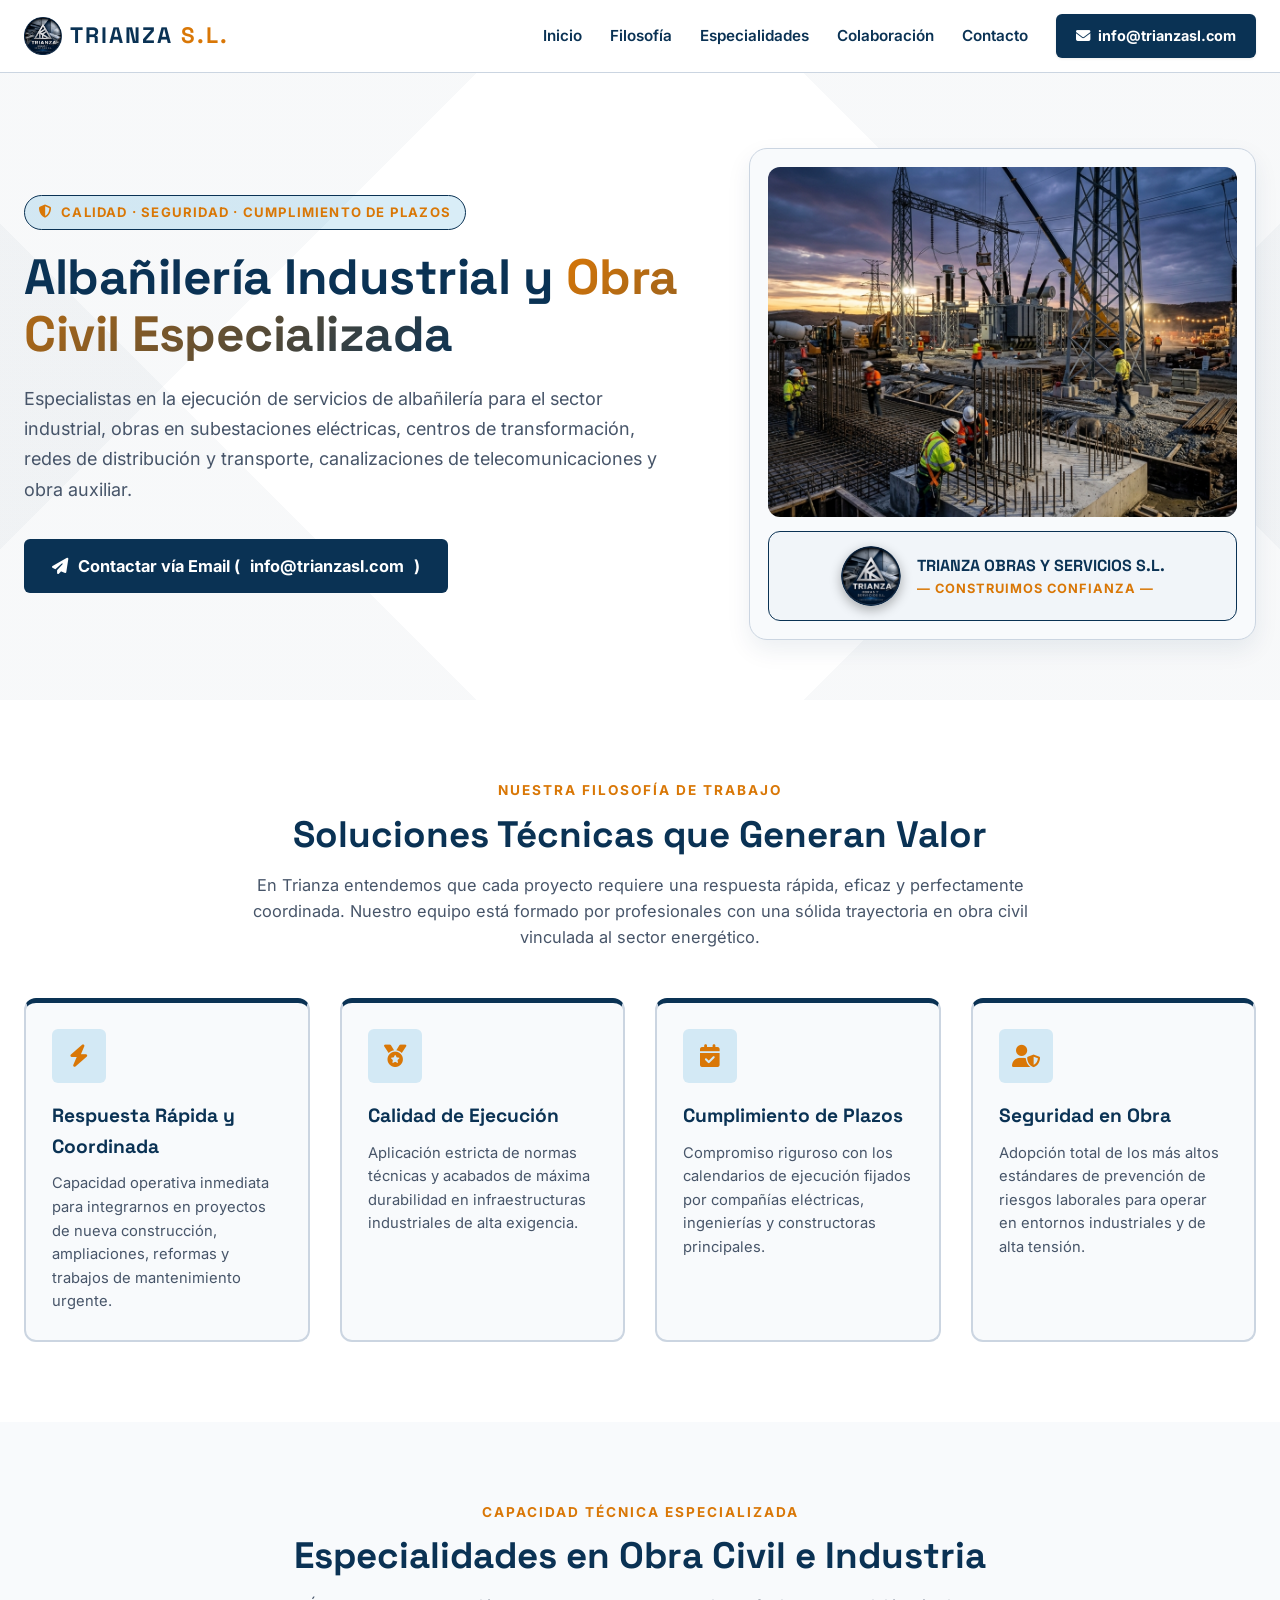
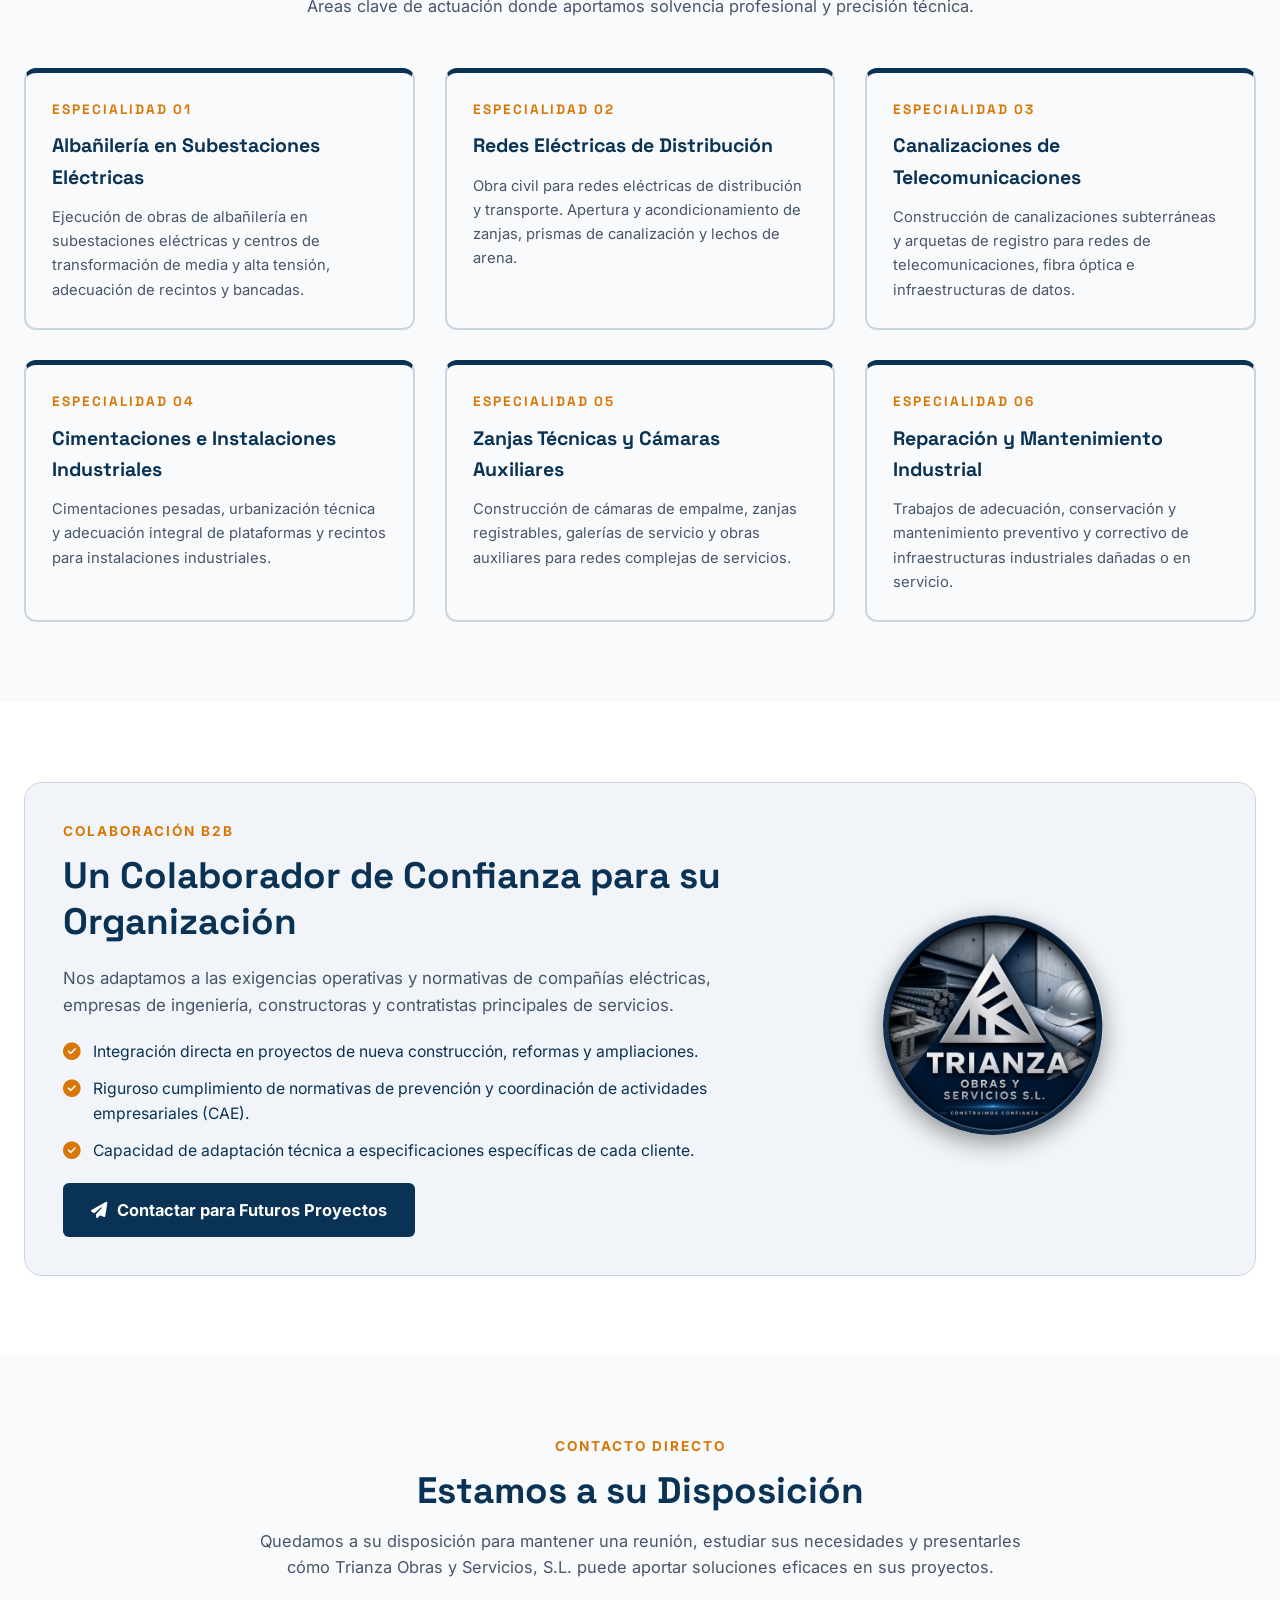
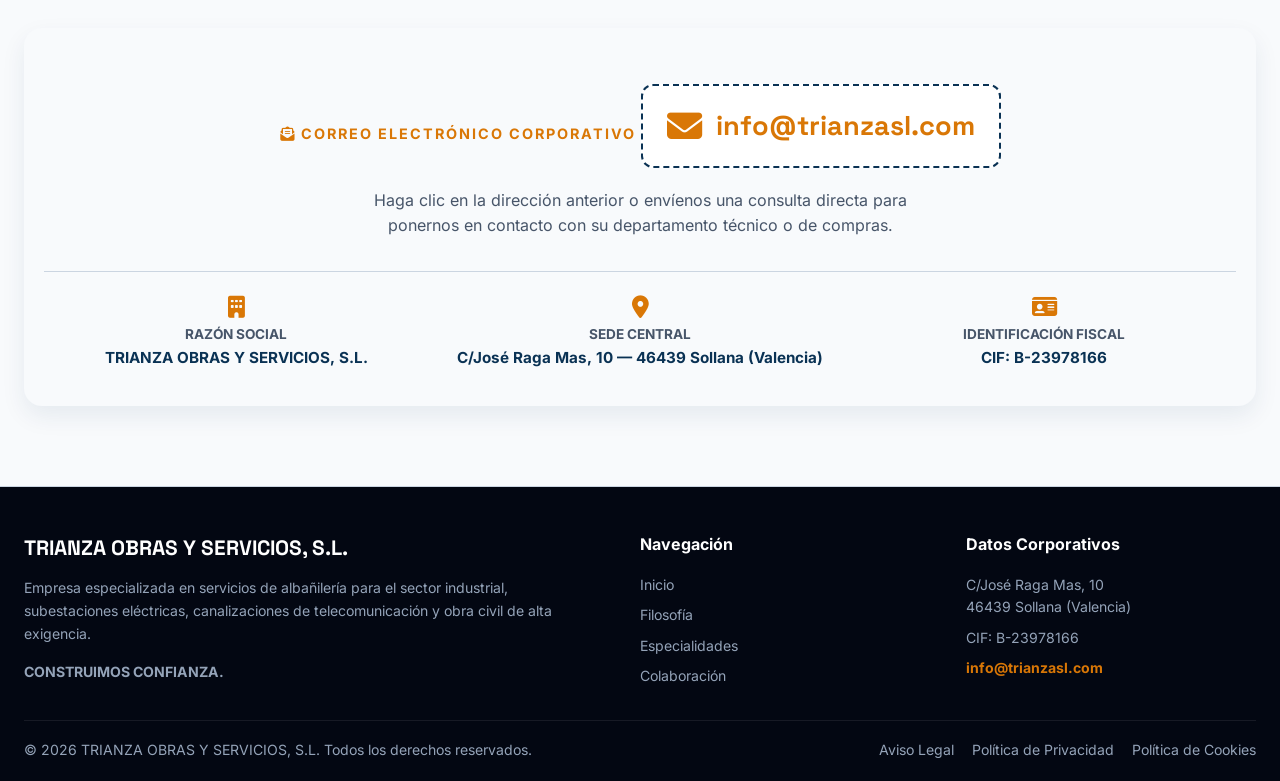
==== commit 1fc3fd8a: "Add logo to navbar brand Co-Authored-By: Claude Sonnet 5 <noreply@anthropic.com>" ====
--- a/index.html
+++ b/index.html
@@ -31,6 +31,7 @@
       <div class="container navbar-inner">
         <!-- Clean Text Branding on Navbar -->
         <a href="#inicio" class="nav-brand-text" title="TRIANZA OBRAS Y SERVICIOS S.L.">
+          <img src="assets/images/logo_oficial_sello_transparent.png" alt="Trianza" class="nav-brand-logo">
           TRIANZA <span>S.L.</span>
         </a>
 
--- a/styles.css
+++ b/styles.css
@@ -125,6 +125,12 @@
 
 .nav-brand-text span {
   color: var(--accent-secondary);
+}
+
+.nav-brand-logo {
+  height: 38px;
+  width: 38px;
+  object-fit: contain;
 }
 
 .nav-toggle-mobile {
